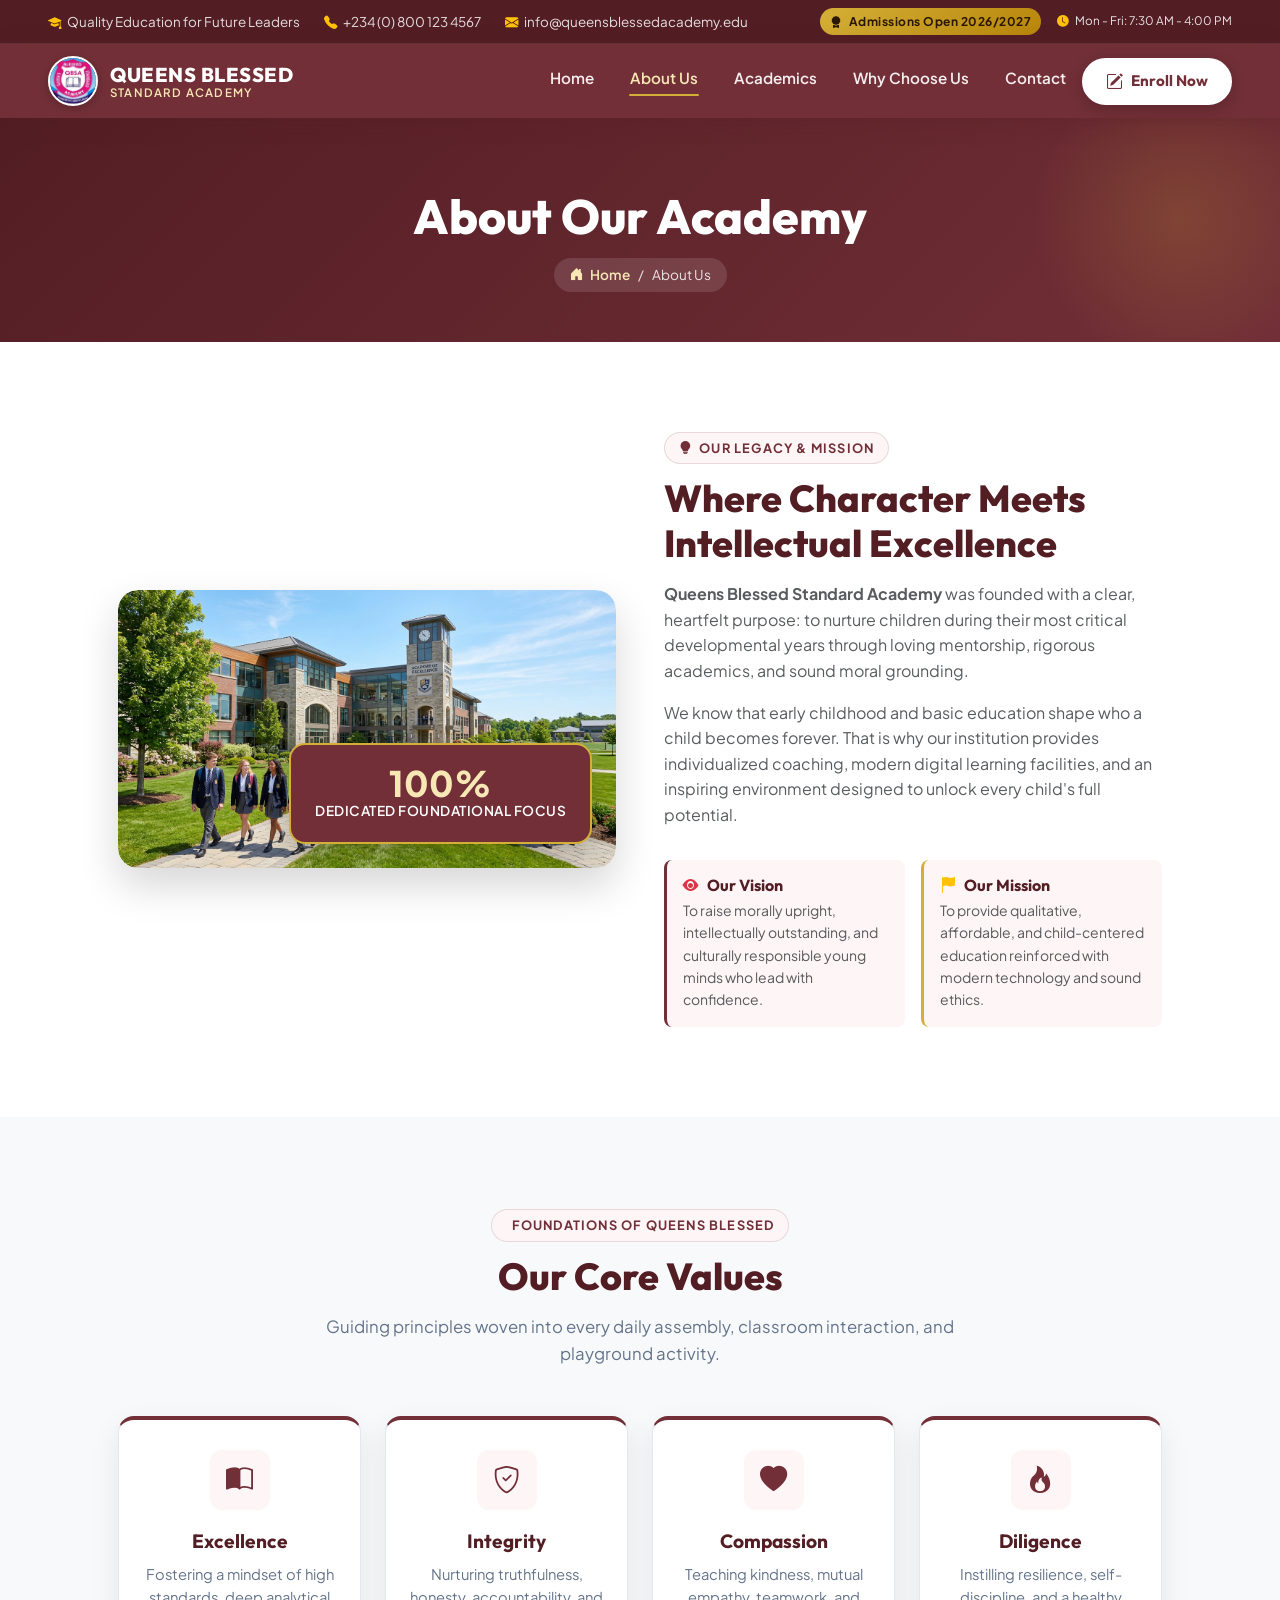
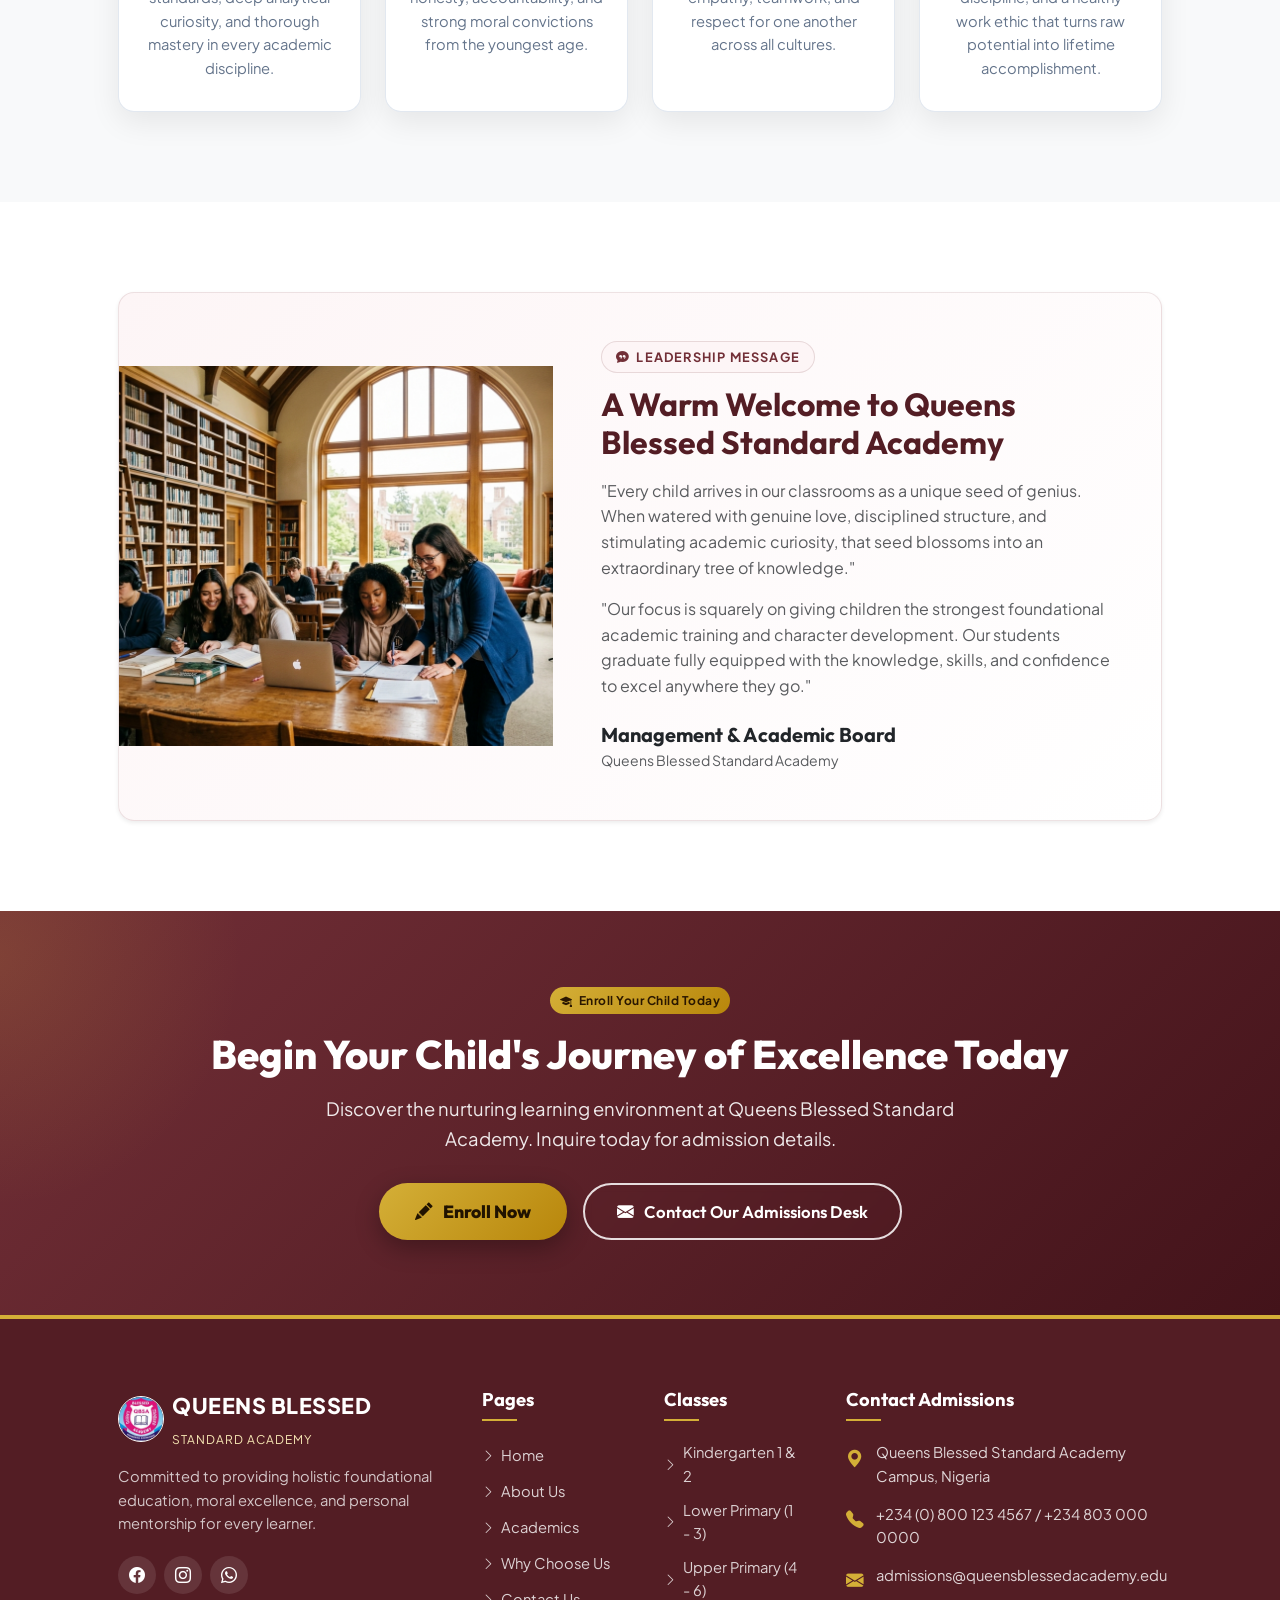
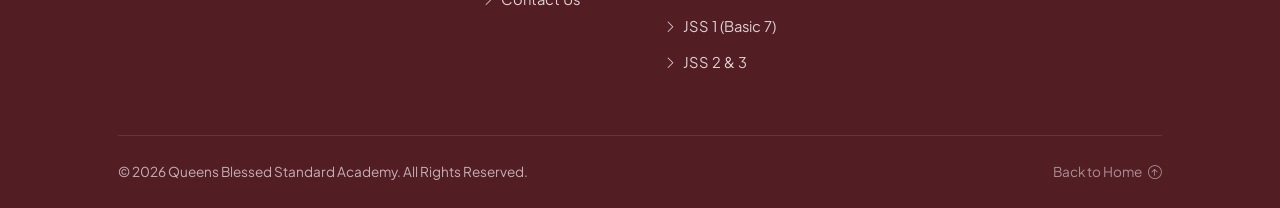
==== aboutus.html @ 930a43f6 "feat: create website pages, assets, and styles for Queens Blessed Standard Academy" ====
<!DOCTYPE html>
<html lang="en">

<head>
    <meta charset="UTF-8">
    <meta name="viewport" content="width=device-width, initial-scale=1.0">
    <meta name="description"
        content="About Queens Blessed Standard Academy - Our history, mission, vision, values, and dedicated commitment to exceptional basic education and child development.">
    <title>About Us | Queens Blessed Standard Academy</title>

    <!-- Google Fonts: Plus Jakarta Sans & Outfit -->
    <link rel="preconnect" href="https://fonts.googleapis.com">
    <link rel="preconnect" href="https://fonts.gstatic.com" crossorigin>
    <link
        href="https://fonts.googleapis.com/css2?family=Outfit:wght@400;500;600;700;800&family=Plus+Jakarta+Sans:wght@300;400;500;600;700&display=swap"
        rel="stylesheet">

    <!-- Bootstrap 5 CSS CDN -->
    <link href="https://cdn.jsdelivr.net/npm/bootstrap@5.3.2/dist/css/bootstrap.min.css" rel="stylesheet">

    <!-- Bootstrap Icons CDN -->
    <link rel="stylesheet" href="https://cdn.jsdelivr.net/npm/bootstrap-icons@1.11.3/font/bootstrap-icons.min.css">

    <!-- Main Custom Stylesheet -->
    <link rel="stylesheet" href="assets/css/style.css">
</head>

<body>

    <!-- Top Contact / Announcement Bar -->
    <div class="top-info-bar py-2 d-none d-md-block">
        <div class="container-fluid px-lg-5">
            <div class="d-flex justify-content-between align-items-center">
                <div class="d-flex align-items-center gap-4">
                    <span><i class="bi bi-mortarboard-fill text-warning me-1"></i> Quality Education for Future
                        Leaders</span>
                    <span><i class="bi bi-telephone-fill text-warning me-1"></i> +234 (0) 800 123 4567</span>
                    <span><i class="bi bi-envelope-fill text-warning me-1"></i> info@queensblessedacademy.edu</span>
                </div>
                <div class="d-flex align-items-center gap-3">
                    <span class="badge-admissions"><i class="bi bi-award-fill me-1"></i> Admissions Open
                        2026/2027</span>
                    <a href="contactus.html" class="small"><i class="bi bi-clock-fill text-warning me-1"></i> Mon - Fri:
                        7:30 AM - 4:00 PM</a>
                </div>
            </div>
        </div>
    </div>

    <!-- Main Navigation Bar: LOGO ON THE LEFT, ENROLL NOW ON THE RIGHT, OFFCANVAS ON MOBILE -->
    <nav class="navbar navbar-expand-lg sticky-top main-navbar" id="mainNavbar">
        <div class="container-fluid px-lg-5">

            <!-- Left: Logo & School Name -->
            <a class="navbar-brand" href="index.html">
                <img src="Mummy school badge.jpg" alt="Queens Blessed Standard Academy Badge" class="brand-logo-img">
                <div class="brand-text-wrap text-start">
                    <span class="brand-name">QUEENS BLESSED</span>
                    <span class="brand-tagline">Standard Academy</span>
                </div>
            </a>

            <!-- Mobile Action Cluster -->
            <div class="d-flex align-items-center gap-2 d-lg-none">
                <button class="btn btn-enroll-nav btn-sm py-2 px-3" data-bs-toggle="modal"
                    data-bs-target="#enrollmentModal">
                    <i class="bi bi-pencil-square"></i>
                    <span>Enroll</span>
                </button>
                <button class="navbar-toggler" type="button" data-bs-toggle="offcanvas" data-bs-target="#mobileSideNav"
                    aria-controls="mobileSideNav" aria-label="Open navigation menu">
                    <span class="navbar-toggler-icon"></span>
                </button>
            </div>

            <!-- Multi-Page Nav Links & Desktop Enroll -->
            <div class="offcanvas-lg offcanvas-end" tabindex="-1" id="mobileSideNav"
                aria-labelledby="mobileSideNavLabel">

                <!-- Drawer Header (Mobile) -->
                <div class="offcanvas-header d-lg-none">
                    <div class="d-flex align-items-center gap-2" id="mobileSideNavLabel">
                        <img src="Mummy school badge.jpg" alt="Logo" class="brand-logo-img"
                            style="width: 44px; height: 44px;">
                        <div class="brand-text-wrap text-start">
                            <span class="brand-name text-white fs-6">QUEENS BLESSED</span>
                            <span class="brand-tagline" style="font-size: 0.68rem;">Standard Academy</span>
                        </div>
                    </div>
                    <button type="button" class="btn-close btn-close-white" data-bs-dismiss="offcanvas"
                        data-bs-target="#mobileSideNav" aria-label="Close"></button>
                </div>

                <div class="offcanvas-body">
                    <ul class="navbar-nav mx-auto text-start text-lg-center gap-lg-1 mb-4 mb-lg-0">
                        <li class="nav-item">
                            <a class="nav-link" href="index.html">
                                <i class="bi bi-house-door-fill d-lg-none"></i>
                                <span>Home</span>
                            </a>
                        </li>
                        <li class="nav-item">
                            <a class="nav-link active" aria-current="page" href="aboutus.html">
                                <i class="bi bi-info-circle-fill d-lg-none"></i>
                                <span>About Us</span>
                            </a>
                        </li>
                        <li class="nav-item">
                            <a class="nav-link" href="academics.html">
                                <i class="bi bi-book-half d-lg-none"></i>
                                <span>Academics</span>
                            </a>
                        </li>
                        <li class="nav-item">
                            <a class="nav-link" href="chooseus.html">
                                <i class="bi bi-star-fill d-lg-none"></i>
                                <span>Why Choose Us</span>
                            </a>
                        </li>
                        <li class="nav-item">
                            <a class="nav-link" href="contactus.html">
                                <i class="bi bi-telephone-fill d-lg-none"></i>
                                <span>Contact</span>
                            </a>
                        </li>
                    </ul>

                    <div class="d-none d-lg-flex justify-content-end">
                        <button class="btn btn-enroll-nav" data-bs-toggle="modal" data-bs-target="#enrollmentModal">
                            <i class="bi bi-pencil-square"></i>
                            <span>Enroll Now</span>
                        </button>
                    </div>

                    <div class="mobile-sidebar-footer d-lg-none mt-auto">
                        <button class="btn btn-enroll-nav w-100 justify-content-center mb-3" data-bs-toggle="modal"
                            data-bs-target="#enrollmentModal" data-bs-dismiss="offcanvas">
                            <i class="bi bi-mortarboard-fill"></i> Enroll For 2026/2027
                        </button>
                        <div class="d-flex flex-column gap-2">
                            <div><i class="bi bi-telephone-fill text-warning me-2"></i> +234 (0) 800 123 4567</div>
                            <div><i class="bi bi-envelope-fill text-warning me-2"></i>
                                admissions@queensblessedacademy.edu</div>
                        </div>
                    </div>
                </div>

            </div>
        </div>
    </nav>

    <!-- Page Header Banner -->
    <section class="page-header-banner text-center">
        <div class="container px-lg-5">
            <h1 class="page-title">About Our Academy</h1>
            <div class="breadcrumb-custom">
                <a href="index.html"><i class="bi bi-house-door-fill me-1"></i> Home</a>
                <span>/</span>
                <span>About Us</span>
            </div>
        </div>
    </section>

    <!-- Main Story & Philosophy -->
    <section class="about-section">
        <div class="container px-lg-5">
            <div class="row align-items-center g-5">
                <div class="col-lg-6">
                    <div class="about-image-wrapper">
                        <img src="assets/images/hero-campus.jpg" alt="Queens Blessed Standard Academy Campus">
                        <div class="about-badge-card text-center">
                            <div class="num">100%</div>
                            <div class="label">Dedicated Foundational Focus</div>
                        </div>
                    </div>
                </div>

                <div class="col-lg-6">
                    <span class="section-badge"><i class="bi bi-lightbulb-fill"></i> Our Legacy & Mission</span>
                    <h2 class="section-title">Where Character Meets Intellectual Excellence</h2>
                    <p class="text-muted">
                        <strong>Queens Blessed Standard Academy</strong> was founded with a clear, heartfelt purpose: to
                        nurture children during their most critical developmental years through loving mentorship,
                        rigorous academics, and sound moral grounding.
                    </p>
                    <p class="text-muted">
                        We know that early childhood and basic education shape who a child becomes forever. That is why
                        our institution provides individualized coaching, modern digital learning facilities, and an
                        inspiring environment designed to unlock every child's full potential.
                    </p>

                    <div class="row g-3 mt-2">
                        <div class="col-sm-6">
                            <div class="p-3 rounded-3"
                                style="background-color: var(--wine-subtle); border-left: 3px solid var(--wine-red);">
                                <h4 class="h6 fw-bold mb-1" style="color: var(--wine-dark);"><i
                                        class="bi bi-eye-fill text-danger me-2"></i>Our Vision</h4>
                                <p class="small text-muted mb-0">To raise morally upright, intellectually outstanding,
                                    and culturally responsible young minds who lead with confidence.</p>
                            </div>
                        </div>
                        <div class="col-sm-6">
                            <div class="p-3 rounded-3"
                                style="background-color: var(--wine-subtle); border-left: 3px solid var(--accent-gold);">
                                <h4 class="h6 fw-bold mb-1" style="color: var(--wine-dark);"><i
                                        class="bi bi-flag-fill text-warning me-2"></i>Our Mission</h4>
                                <p class="small text-muted mb-0">To provide qualitative, affordable, and child-centered
                                    education reinforced with modern technology and sound ethics.</p>
                            </div>
                        </div>
                    </div>
                </div>
            </div>
        </div>
    </section>

    <!-- Core Pillars / Values -->
    <section class="values-section bg-light">
        <div class="container px-lg-5">
            <div class="text-center mb-5">
                <span class="section-badge"><i class="bi bi-shield-heart-fill"></i> Foundations of Queens Blessed</span>
                <h2 class="section-title">Our Core Values</h2>
                <p class="section-subtitle">Guiding principles woven into every daily assembly, classroom interaction,
                    and playground activity.</p>
            </div>

            <div class="row g-4">
                <div class="col-md-6 col-lg-3">
                    <div class="feature-card text-center">
                        <div class="feature-icon-wrapper mx-auto">
                            <i class="bi bi-book-half"></i>
                        </div>
                        <h3 class="feature-title">Excellence</h3>
                        <p class="feature-desc">Fostering a mindset of high standards, deep analytical curiosity, and
                            thorough mastery in every academic discipline.</p>
                    </div>
                </div>

                <div class="col-md-6 col-lg-3">
                    <div class="feature-card text-center">
                        <div class="feature-icon-wrapper mx-auto">
                            <i class="bi bi-shield-check"></i>
                        </div>
                        <h3 class="feature-title">Integrity</h3>
                        <p class="feature-desc">Nurturing truthfulness, honesty, accountability, and strong moral
                            convictions from the youngest age.</p>
                    </div>
                </div>

                <div class="col-md-6 col-lg-3">
                    <div class="feature-card text-center">
                        <div class="feature-icon-wrapper mx-auto">
                            <i class="bi bi-heart-fill"></i>
                        </div>
                        <h3 class="feature-title">Compassion</h3>
                        <p class="feature-desc">Teaching kindness, mutual empathy, teamwork, and respect for one another
                            across all cultures.</p>
                    </div>
                </div>

                <div class="col-md-6 col-lg-3">
                    <div class="feature-card text-center">
                        <div class="feature-icon-wrapper mx-auto">
                            <i class="bi bi-fire"></i>
                        </div>
                        <h3 class="feature-title">Diligence</h3>
                        <p class="feature-desc">Instilling resilience, self-discipline, and a healthy work ethic that
                            turns raw potential into lifetime accomplishment.</p>
                    </div>
                </div>
            </div>
        </div>
    </section>

    <!-- Head of School / Leadership Section -->
    <section class="about-section">
        <div class="container px-lg-5">
            <div class="card border-0 shadow-sm rounded-4 overflow-hidden"
                style="background: linear-gradient(135deg, var(--wine-subtle) 0%, #FFFFFF 100%); border: 1px solid rgba(114, 47, 55, 0.12) !important;">
                <div class="row g-0 align-items-center">
                    <div class="col-lg-5">
                        <img src="assets/images/hero-library.jpg" alt="Head of School with Students"
                            class="img-fluid w-100 h-100 object-fit-cover" style="min-height: 380px;">
                    </div>
                    <div class="col-lg-7 p-4 p-md-5">
                        <span class="section-badge"><i class="bi bi-chat-quote-fill"></i> Leadership Message</span>
                        <h3 class="h2 fw-bold mb-3" style="color: var(--wine-dark);">A Warm Welcome to Queens Blessed
                            Standard Academy</h3>
                        <p class="text-muted">
                            "Every child arrives in our classrooms as a unique seed of genius. When watered with genuine
                            love, disciplined structure, and stimulating academic curiosity, that seed blossoms into an
                            extraordinary tree of knowledge."
                        </p>
                        <p class="text-muted">
                            "Our focus is squarely on giving children the strongest foundational academic training and
                            character development. Our students graduate fully equipped with the knowledge, skills, and
                            confidence to excel anywhere they go."
                        </p>
                        <div class="pt-2">
                            <h5 class="fw-bold mb-0 text-dark">Management & Academic Board</h5>
                            <span class="text-muted small">Queens Blessed Standard Academy</span>
                        </div>
                    </div>
                </div>
            </div>
        </div>
    </section>

    <!-- Admission CTA Banner -->
    <section class="cta-banner-section text-center">
        <div class="container px-lg-5">
            <span class="badge-admissions mb-3 d-inline-block"><i class="bi bi-mortarboard-fill me-1"></i> Enroll Your
                Child Today</span>
            <h2 class="cta-title">Begin Your Child's Journey of Excellence Today</h2>
            <p class="cta-desc mx-auto">Discover the nurturing learning environment at Queens Blessed Standard Academy.
                Inquire today for admission details.</p>
            <div class="d-flex justify-content-center gap-3 flex-wrap">
                <button class="btn btn-cta-gold" data-bs-toggle="modal" data-bs-target="#enrollmentModal">
                    <i class="bi bi-pencil-fill"></i> Enroll Now
                </button>
                <a href="contactus.html" class="btn btn-hero-secondary">
                    <i class="bi bi-envelope-fill"></i> Contact Our Admissions Desk
                </a>
            </div>
        </div>
    </section>

    <!-- Main Footer -->
    <footer class="main-footer">
        <div class="container px-lg-5">
            <div class="row g-5">
                <div class="col-lg-4">
                    <div class="d-flex align-items-center gap-2 mb-3">
                        <img src="Mummy school badge.jpg" alt="Logo" class="rounded-circle border border-white"
                            style="width: 46px; height: 46px; object-fit: cover;">
                        <div>
                            <div class="footer-brand-title">QUEENS BLESSED</div>
                            <div class="text-uppercase small"
                                style="color: var(--accent-gold-light); font-size: 0.75rem; letter-spacing: 1px;">
                                Standard Academy</div>
                        </div>
                    </div>
                    <p class="footer-about">
                        Committed to providing holistic foundational education, moral excellence, and personal
                        mentorship for every learner.
                    </p>
                    <div class="d-flex">
                        <a href="#" class="social-link" aria-label="Facebook"><i class="bi bi-facebook"></i></a>
                        <a href="#" class="social-link" aria-label="Instagram"><i class="bi bi-instagram"></i></a>
                        <a href="#" class="social-link" aria-label="WhatsApp"><i class="bi bi-whatsapp"></i></a>
                    </div>
                </div>

                <div class="col-6 col-lg-2">
                    <h5 class="footer-heading">Pages</h5>
                    <ul class="footer-links">
                        <li><a href="index.html"><i class="bi bi-chevron-right small"></i> Home</a></li>
                        <li><a href="aboutus.html"><i class="bi bi-chevron-right small"></i> About Us</a></li>
                        <li><a href="academics.html"><i class="bi bi-chevron-right small"></i> Academics</a></li>
                        <li><a href="chooseus.html"><i class="bi bi-chevron-right small"></i> Why Choose Us</a></li>
                        <li><a href="contactus.html"><i class="bi bi-chevron-right small"></i> Contact Us</a></li>
                    </ul>
                </div>

                <div class="col-6 col-lg-2">
                    <h5 class="footer-heading">Classes</h5>
                    <ul class="footer-links">
                        <li><a href="academics.html#kindergarten"><i class="bi bi-chevron-right small"></i> Kindergarten
                                1 & 2</a></li>
                        <li><a href="academics.html#primary"><i class="bi bi-chevron-right small"></i> Lower Primary (1
                                - 3)</a></li>
                        <li><a href="academics.html#primary"><i class="bi bi-chevron-right small"></i> Upper Primary (4
                                - 6)</a></li>
                        <li><a href="academics.html#jss"><i class="bi bi-chevron-right small"></i> JSS 1 (Basic 7)</a>
                        </li>
                        <li><a href="academics.html#jss"><i class="bi bi-chevron-right small"></i> JSS 2 & 3</a></li>
                    </ul>
                </div>

                <div class="col-lg-4">
                    <h5 class="footer-heading">Contact Admissions</h5>
                    <div class="footer-contact-item">
                        <i class="bi bi-geo-alt-fill"></i>
                        <span>Queens Blessed Standard Academy Campus, Nigeria</span>
                    </div>
                    <div class="footer-contact-item">
                        <i class="bi bi-telephone-fill"></i>
                        <span>+234 (0) 800 123 4567 / +234 803 000 0000</span>
                    </div>
                    <div class="footer-contact-item">
                        <i class="bi bi-envelope-fill"></i>
                        <span>admissions@queensblessedacademy.edu</span>
                    </div>
                </div>
            </div>

            <div class="footer-bottom d-flex flex-column flex-md-row justify-content-between align-items-center gap-2">
                <div>
                    &copy; <span id="currentYear">2026</span> Queens Blessed Standard Academy. All Rights Reserved.
                </div>
                <div class="d-flex gap-3">
                    <a href="index.html" class="text-white-50 text-decoration-none">Back to Home <i
                            class="bi bi-arrow-up-circle ms-1"></i></a>
                </div>
            </div>
        </div>
    </footer>

    <!-- Enrollment Modal -->
    <div class="modal fade" id="enrollmentModal" tabindex="-1" aria-labelledby="enrollmentModalLabel"
        aria-hidden="true">
        <div class="modal-dialog modal-dialog-centered modal-lg">
            <div class="modal-content">
                <div class="modal-header modal-header-wine">
                    <div>
                        <h4 class="modal-title font-heading fw-bold" id="enrollmentModalLabel">
                            <i class="bi bi-mortarboard-fill me-2"></i> Enroll Your Child
                        </h4>
                        <p class="small text-white-50 mb-0">Fill in the admission inquiry form and our school registrar
                            will contact you promptly.</p>
                    </div>
                    <button type="button" class="btn-close" data-bs-dismiss="modal" aria-label="Close"></button>
                </div>
                <div class="modal-body">
                    <form id="enrollmentForm">
                        <div class="row g-3">
                            <div class="col-md-6">
                                <label class="form-label">Parent / Guardian Full Name *</label>
                                <input type="text" class="form-control" placeholder="e.g. Dr. / Mr. / Mrs. Adeleke"
                                    required>
                            </div>
                            <div class="col-md-6">
                                <label class="form-label">Phone Number *</label>
                                <input type="tel" class="form-control" placeholder="e.g. 0801 234 5678" required>
                            </div>
                            <div class="col-md-6">
                                <label class="form-label">Email Address *</label>
                                <input type="email" class="form-control" placeholder="parent@email.com" required>
                            </div>
                            <div class="col-md-6">
                                <label class="form-label">Child / Pupil Full Name *</label>
                                <input type="text" class="form-control" placeholder="Candidate's Name" required>
                            </div>
                            <div class="col-md-6">
                                <label class="form-label">Child's Date of Birth *</label>
                                <input type="date" class="form-control" required>
                            </div>
                            <div class="col-md-6">
                                <label class="form-label">Class Applying For *</label>
                                <select class="form-select" required>
                                    <option value="" selected disabled>Select Target Class</option>
                                    <optgroup label="Early Years">
                                        <option value="creche">Creche / Playgroup</option>
                                        <option value="kg1">Kindergarten 1 (KG 1)</option>
                                        <option value="kg2">Kindergarten 2 (KG 2)</option>
                                    </optgroup>
                                    <optgroup label="Primary School">
                                        <option value="pri1">Primary 1 (Basic 1)</option>
                                        <option value="pri2">Primary 2 (Basic 2)</option>
                                        <option value="pri3">Primary 3 (Basic 3)</option>
                                        <option value="pri4">Primary 4 (Basic 4)</option>
                                        <option value="pri5">Primary 5 (Basic 5)</option>
                                        <option value="pri6">Primary 6 (Basic 6)</option>
                                    </optgroup>
                                    <optgroup label="Junior Secondary School">
                                        <option value="jss1">JSS 1 (Basic 7)</option>
                                        <option value="jss2">JSS 2 (Basic 8)</option>
                                        <option value="jss3">JSS 3 (Basic 9)</option>
                                    </optgroup>
                                </select>
                            </div>
                            <div class="col-12">
                                <label class="form-label">Special Talents, Interests or Remarks</label>
                                <textarea class="form-control" rows="3"
                                    placeholder="Tell us about your child's personality, interests, or any specific learning requirements..."></textarea>
                            </div>
                            <div class="col-12 mt-4">
                                <button type="submit" class="btn btn-submit-enroll py-3">
                                    <i class="bi bi-check-circle-fill me-2"></i> Submit Enrollment Application
                                </button>
                            </div>
                        </div>
                    </form>
                </div>
            </div>
        </div>
    </div>

    <!-- Bootstrap 5 JS CDN -->
    <script src="https://cdn.jsdelivr.net/npm/bootstrap@5.3.2/dist/js/bootstrap.bundle.min.js"></script>
    <script>
        document.addEventListener('DOMContentLoaded', function () {
            const navbar = document.getElementById('mainNavbar');
            window.addEventListener('scroll', function () {
                if (window.scrollY > 30) navbar.classList.add('scrolled');
                else navbar.classList.remove('scrolled');
            });
            const yearElem = document.getElementById('currentYear');
            if (yearElem) yearElem.textContent = new Date().getFullYear();
        });
    </script>
</body>

</html>
---- assets/css/style.css ----
:root {
    --wine-red: #722F37;
    --wine-dark: #531D24;
    --wine-light: #8E3B45;
    --wine-subtle: #FDF5F6;
    --wine-card-bg: #FCF1F2;
    --accent-gold: #D4AF37;
    --accent-gold-light: #F7E7B4;
    --text-dark: #1E252D;
    --text-muted: #64748B;
    --pure-white: #FFFFFF;
    --light-bg: #F8F9FA;
    --border-color: #E2E8F0;
    --shadow-sm: 0 4px 12px rgba(114, 47, 55, 0.08);
    --shadow-md: 0 10px 25px rgba(114, 47, 55, 0.12);
    --shadow-lg: 0 18px 40px rgba(0, 0, 0, 0.16);
    --transition-smooth: all 0.3s cubic-bezier(0.25, 0.8, 0.25, 1);
}

* {
    box-sizing: border-box;
    margin: 0;
    padding: 0;
}

body {
    font-family: 'Plus Jakarta Sans', sans-serif;
    background-color: var(--pure-white);
    color: var(--text-dark);
    line-height: 1.6;
    overflow-x: hidden;
}

h1,
h2,
h3,
h4,
h5,
h6,
.font-heading {
    font-family: 'Outfit', sans-serif;
    font-weight: 700;
    color: var(--wine-dark);
}

/* -----------------------------------------------------------
   TOP ANNOUNCEMENT BAR
----------------------------------------------------------- */
.top-info-bar {
    background-color: var(--wine-dark);
    color: rgba(255, 255, 255, 0.85);
    font-size: 0.84rem;
    border-bottom: 1px solid rgba(255, 255, 255, 0.1);
}

.top-info-bar a {
    color: rgba(255, 255, 255, 0.88);
    text-decoration: none;
    transition: var(--transition-smooth);
}

.top-info-bar a:hover {
    color: var(--accent-gold-light);
}

.badge-admissions {
    background: linear-gradient(135deg, var(--accent-gold) 0%, #B8860B 100%);
    color: #2A1700;
    font-size: 0.75rem;
    font-weight: 700;
    letter-spacing: 0.5px;
    padding: 4px 10px;
    border-radius: 20px;
}

/* -----------------------------------------------------------
   MAIN NAVBAR: LOGO LEFT, ENROLL RIGHT, OFFCANVAS ON MOBILE
----------------------------------------------------------- */
.main-navbar {
    background-color: var(--wine-red);
    box-shadow: 0 4px 20px rgba(83, 29, 36, 0.25);
    transition: var(--transition-smooth);
    padding: 12px 0;
    z-index: 1030;
}

.main-navbar.scrolled {
    padding: 8px 0;
    background-color: rgba(114, 47, 55, 0.98);
    backdrop-filter: blur(10px);
    box-shadow: 0 6px 25px rgba(0, 0, 0, 0.3);
}

/* Brand on Left */
.navbar-brand {
    display: flex;
    align-items: center;
    gap: 12px;
    padding: 0;
    margin: 0;
    text-decoration: none;
}

.brand-logo-img {
    width: 50px;
    height: 50px;
    object-fit: cover;
    border-radius: 50%;
    border: 2px solid var(--pure-white);
    box-shadow: 0 2px 8px rgba(0, 0, 0, 0.2);
    transition: transform 0.3s ease;
}

.navbar-brand:hover .brand-logo-img {
    transform: scale(1.05) rotate(2deg);
}

.brand-text-wrap {
    display: flex;
    flex-direction: column;
    line-height: 1.15;
}

.brand-name {
    font-family: 'Outfit', sans-serif;
    font-size: 1.25rem;
    font-weight: 800;
    color: var(--pure-white);
    letter-spacing: 0.5px;
    text-transform: uppercase;
}

.brand-tagline {
    font-size: 0.72rem;
    color: var(--accent-gold-light);
    text-transform: uppercase;
    letter-spacing: 1.2px;
    font-weight: 600;
}

/* Nav Links */
.nav-link {
    color: rgba(255, 255, 255, 0.92) !important;
    font-size: 0.95rem;
    font-weight: 600;
    padding: 8px 16px !important;
    border-radius: 6px;
    position: relative;
    transition: var(--transition-smooth);
}

.nav-link::after {
    content: '';
    position: absolute;
    bottom: 2px;
    left: 50%;
    transform: translateX(-50%);
    width: 0;
    height: 2px;
    background-color: var(--accent-gold);
    transition: width 0.3s ease;
    border-radius: 2px;
}

.nav-link:hover {
    color: var(--pure-white) !important;
}

.nav-link:hover::after,
.nav-link.active::after {
    width: 70%;
}

.nav-link.active {
    color: var(--accent-gold-light) !important;
}

/* Enroll Now Button on Right */
.btn-enroll-nav {
    background-color: var(--pure-white);
    color: var(--wine-red) !important;
    font-family: 'Outfit', sans-serif;
    font-size: 0.95rem;
    font-weight: 700;
    padding: 9px 22px;
    border-radius: 50px;
    border: 2px solid var(--pure-white);
    box-shadow: 0 4px 15px rgba(0, 0, 0, 0.18);
    transition: var(--transition-smooth);
    display: inline-flex;
    align-items: center;
    gap: 8px;
    white-space: nowrap;
    text-decoration: none;
}

.btn-enroll-nav:hover {
    background-color: var(--accent-gold-light);
    border-color: var(--accent-gold-light);
    color: var(--wine-dark) !important;
    transform: translateY(-2px);
    box-shadow: 0 6px 20px rgba(0, 0, 0, 0.25);
}

.btn-enroll-nav i {
    font-size: 1.05rem;
    color: var(--wine-red);
    transition: transform 0.3s ease;
}

.btn-enroll-nav:hover i {
    color: var(--wine-dark);
    transform: scale(1.1);
}

/* Hamburger Toggle Button */
.navbar-toggler {
    border: 1px solid rgba(255, 255, 255, 0.45);
    padding: 8px 12px;
    border-radius: 8px;
    background: rgba(255, 255, 255, 0.1);
    transition: var(--transition-smooth);
}

.navbar-toggler:hover {
    background: rgba(255, 255, 255, 0.2);
}

.navbar-toggler:focus {
    box-shadow: 0 0 0 3px rgba(255, 255, 255, 0.25);
}

.navbar-toggler-icon {
    background-image: url("data:image/svg+xml;charset=utf8,%3Csvg viewBox='0 0 30 30' xmlns='http://www.w3.org/2000/svg'%3E%3Cpath stroke='rgba(255, 255, 255, 1)' stroke-width='2.2' stroke-linecap='round' stroke-miterlimit='10' d='M4 7h22M4 15h22M4 23h22'/%3E%3C/svg%3E");
}

/* -----------------------------------------------------------
   MOBILE OFFCANVAS SIDEBAR (SLIDES FROM THE RIGHT)
----------------------------------------------------------- */
@media (max-width: 991.98px) {
    .offcanvas-lg.offcanvas-end {
        position: fixed;
        bottom: 0;
        top: 0;
        right: 0;
        width: 320px;
        max-width: 85vw;
        background: linear-gradient(180deg, var(--wine-dark) 0%, var(--wine-red) 100%);
        color: var(--pure-white);
        border-left: 3px solid var(--accent-gold);
        box-shadow: -8px 0 30px rgba(0, 0, 0, 0.45);
        z-index: 1045;
        transition: transform 0.35s cubic-bezier(0.16, 1, 0.3, 1);
    }

    .offcanvas-header {
        background: rgba(0, 0, 0, 0.15);
        padding: 18px 20px;
        border-bottom: 1px solid rgba(255, 255, 255, 0.15);
    }

    .offcanvas-body {
        padding: 24px 20px;
        display: flex;
        flex-direction: column;
        justify-content: space-between;
        height: 100%;
        overflow-y: auto;
    }

    .offcanvas-body .navbar-nav {
        width: 100%;
    }

    .offcanvas-body .nav-link {
        color: rgba(255, 255, 255, 0.95) !important;
        font-size: 1.05rem;
        font-weight: 600;
        padding: 12px 14px !important;
        border-radius: 8px;
        display: flex;
        align-items: center;
        gap: 12px;
        border-bottom: 1px solid rgba(255, 255, 255, 0.08);
        transition: var(--transition-smooth);
    }

    .offcanvas-body .nav-link i {
        color: var(--accent-gold-light);
        font-size: 1.2rem;
        width: 24px;
        text-align: center;
    }

    .offcanvas-body .nav-link:hover,
    .offcanvas-body .nav-link.active {
        background: rgba(255, 255, 255, 0.15);
        color: var(--accent-gold-light) !important;
        transform: translateX(4px);
    }

    .offcanvas-body .nav-link::after {
        display: none;
    }

    .mobile-sidebar-footer {
        padding-top: 20px;
        border-top: 1px solid rgba(255, 255, 255, 0.15);
        font-size: 0.88rem;
        color: rgba(255, 255, 255, 0.8);
    }
}

/* -----------------------------------------------------------
   PAGE HEADER BANNER (FOR INNER PAGES)
----------------------------------------------------------- */
.page-header-banner {
    background: linear-gradient(135deg, var(--wine-dark) 0%, var(--wine-red) 100%);
    color: var(--pure-white);
    padding: 70px 0 50px;
    position: relative;
    overflow: hidden;
}

.page-header-banner::before {
    content: '';
    position: absolute;
    top: -50px;
    right: -50px;
    width: 300px;
    height: 300px;
    background: radial-gradient(circle, rgba(212, 175, 55, 0.18) 0%, transparent 70%);
    border-radius: 50%;
}

.page-title {
    font-size: 3rem;
    font-weight: 800;
    color: var(--pure-white);
    margin-bottom: 12px;
}

.breadcrumb-custom {
    display: inline-flex;
    align-items: center;
    gap: 8px;
    background: rgba(255, 255, 255, 0.12);
    padding: 6px 16px;
    border-radius: 30px;
    font-size: 0.85rem;
    color: rgba(255, 255, 255, 0.85);
}

.breadcrumb-custom a {
    color: var(--accent-gold-light);
    text-decoration: none;
    font-weight: 600;
}

.breadcrumb-custom a:hover {
    text-decoration: underline;
}

/* -----------------------------------------------------------
   HERO CAROUSEL SECTION
----------------------------------------------------------- */
.hero-carousel-section {
    position: relative;
    background-color: var(--wine-dark);
}

.carousel-item {
    height: 700px;
    min-height: 560px;
    background-color: var(--wine-dark);
    position: relative;
}

.carousel-item img {
    width: 100%;
    height: 100%;
    object-fit: cover;
    object-position: center;
    filter: brightness(0.92);
    transform: scale(1);
    transition: transform 7s ease;
}

.carousel-item.active img {
    transform: scale(1.05);
}

.carousel-overlay {
    position: absolute;
    inset: 0;
    background: linear-gradient(180deg,
            rgba(83, 29, 36, 0.58) 0%,
            rgba(114, 47, 55, 0.72) 50%,
            rgba(40, 12, 16, 0.90) 100%);
    z-index: 1;
}

.carousel-caption-container {
    position: absolute;
    inset: 0;
    z-index: 2;
    display: flex;
    align-items: center;
    justify-content: center;
    padding: 0 20px;
}

.hero-caption-card {
    max-width: 860px;
    text-align: center;
    color: var(--pure-white);
    animation: fadeInUp 0.9s cubic-bezier(0.16, 1, 0.3, 1) both;
}

@keyframes fadeInUp {
    from {
        opacity: 0;
        transform: translateY(30px);
    }

    to {
        opacity: 1;
        transform: translateY(0);
    }
}

.hero-tag {
    display: inline-flex;
    align-items: center;
    gap: 8px;
    background-color: rgba(255, 255, 255, 0.15);
    border: 1px solid rgba(255, 255, 255, 0.35);
    backdrop-filter: blur(8px);
    color: var(--accent-gold-light);
    font-size: 0.85rem;
    font-weight: 700;
    text-transform: uppercase;
    letter-spacing: 1.5px;
    padding: 6px 18px;
    border-radius: 30px;
    margin-bottom: 20px;
}

.hero-title {
    font-size: 3.3rem;
    font-weight: 800;
    line-height: 1.15;
    color: var(--pure-white);
    margin-bottom: 20px;
    text-shadow: 0 4px 20px rgba(0, 0, 0, 0.4);
}

.hero-subtitle {
    font-size: 1.2rem;
    font-weight: 400;
    color: rgba(255, 255, 255, 0.92);
    margin-bottom: 35px;
    max-width: 720px;
    margin-left: auto;
    margin-right: auto;
    text-shadow: 0 2px 10px rgba(0, 0, 0, 0.3);
}

.hero-btn-group {
    display: flex;
    align-items: center;
    justify-content: center;
    gap: 16px;
    flex-wrap: wrap;
}

.btn-hero-primary {
    background-color: var(--pure-white);
    color: var(--wine-red);
    font-family: 'Outfit', sans-serif;
    font-weight: 700;
    font-size: 1.05rem;
    padding: 14px 34px;
    border-radius: 50px;
    border: 2px solid var(--pure-white);
    box-shadow: 0 8px 25px rgba(0, 0, 0, 0.25);
    transition: var(--transition-smooth);
    text-decoration: none;
    display: inline-flex;
    align-items: center;
    gap: 10px;
}

.btn-hero-primary:hover {
    background-color: var(--accent-gold);
    border-color: var(--accent-gold);
    color: #1A1100;
    transform: translateY(-3px);
    box-shadow: 0 12px 30px rgba(0, 0, 0, 0.35);
}

.btn-hero-secondary {
    background-color: transparent;
    color: var(--pure-white);
    font-family: 'Outfit', sans-serif;
    font-weight: 600;
    font-size: 1.05rem;
    padding: 14px 32px;
    border-radius: 50px;
    border: 2px solid rgba(255, 255, 255, 0.85);
    backdrop-filter: blur(4px);
    transition: var(--transition-smooth);
    text-decoration: none;
    display: inline-flex;
    align-items: center;
    gap: 10px;
}

.btn-hero-secondary:hover {
    background-color: rgba(255, 255, 255, 0.15);
    border-color: var(--pure-white);
    color: var(--pure-white);
    transform: translateY(-3px);
}

/* Carousel Navigation Controls */
.carousel-control-prev,
.carousel-control-next {
    width: 55px;
    height: 55px;
    top: 50%;
    transform: translateY(-50%);
    background: rgba(255, 255, 255, 0.2);
    border: 1px solid rgba(255, 255, 255, 0.4);
    border-radius: 50%;
    backdrop-filter: blur(6px);
    opacity: 0.85;
    transition: var(--transition-smooth);
    z-index: 5;
}

.carousel-control-prev {
    left: 25px;
}

.carousel-control-next {
    right: 25px;
}

.carousel-control-prev:hover,
.carousel-control-next:hover {
    background: var(--pure-white);
    opacity: 1;
    transform: translateY(-50%) scale(1.1);
}

.carousel-control-prev:hover .carousel-control-prev-icon,
.carousel-control-next:hover .carousel-control-next-icon {
    filter: invert(19%) sepia(45%) saturate(2222%) hue-rotate(320deg) brightness(85%) contrast(92%);
}

.carousel-indicators {
    bottom: 30px;
    z-index: 5;
    gap: 8px;
}

.carousel-indicators [data-bs-target] {
    width: 14px;
    height: 14px;
    border-radius: 50%;
    border: 2px solid var(--pure-white);
    background-color: transparent;
    opacity: 0.6;
    transition: var(--transition-smooth);
}

.carousel-indicators .active {
    width: 36px;
    border-radius: 10px;
    background-color: var(--pure-white);
    opacity: 1;
}

/* -----------------------------------------------------------
   FEATURE HIGHLIGHT PILLARS
----------------------------------------------------------- */
.feature-bar-section {
    position: relative;
    z-index: 10;
    margin-top: -60px;
    padding-bottom: 40px;
}

.feature-card {
    background: var(--pure-white);
    border-radius: 16px;
    padding: 30px 24px;
    box-shadow: 0 10px 30px rgba(0, 0, 0, 0.08);
    border: 1px solid var(--border-color);
    border-top: 4px solid var(--wine-red);
    transition: var(--transition-smooth);
    height: 100%;
}

.feature-card:hover {
    transform: translateY(-8px);
    box-shadow: var(--shadow-md);
    border-top-color: var(--accent-gold);
}

.feature-icon-wrapper {
    width: 60px;
    height: 60px;
    border-radius: 12px;
    background-color: var(--wine-subtle);
    color: var(--wine-red);
    display: flex;
    align-items: center;
    justify-content: center;
    font-size: 1.7rem;
    margin-bottom: 20px;
    transition: var(--transition-smooth);
}

.feature-card:hover .feature-icon-wrapper {
    background-color: var(--wine-red);
    color: var(--pure-white);
}

.feature-title {
    font-size: 1.2rem;
    font-weight: 700;
    margin-bottom: 10px;
    color: var(--wine-dark);
}

.feature-desc {
    color: var(--text-muted);
    font-size: 0.92rem;
    margin-bottom: 0;
}

/* -----------------------------------------------------------
   SECTION HEADINGS & BADGES
----------------------------------------------------------- */
.section-badge {
    display: inline-flex;
    align-items: center;
    gap: 6px;
    background-color: var(--wine-subtle);
    color: var(--wine-red);
    font-size: 0.8rem;
    font-weight: 700;
    text-transform: uppercase;
    letter-spacing: 1.2px;
    padding: 5px 14px;
    border-radius: 20px;
    margin-bottom: 12px;
    border: 1px solid rgba(114, 47, 55, 0.15);
}

.section-title {
    font-size: 2.35rem;
    font-weight: 800;
    color: var(--wine-dark);
    margin-bottom: 15px;
    line-height: 1.2;
}

.section-subtitle {
    font-size: 1.05rem;
    color: var(--text-muted);
    max-width: 640px;
    margin-left: auto;
    margin-right: auto;
}

/* -----------------------------------------------------------
   ABOUT SECTION & CARDS
----------------------------------------------------------- */
.about-section {
    padding: 90px 0;
    background-color: var(--pure-white);
}

.about-image-wrapper {
    position: relative;
    border-radius: 20px;
    overflow: hidden;
    box-shadow: var(--shadow-lg);
}

.about-image-wrapper img {
    width: 100%;
    height: auto;
    display: block;
    border-radius: 20px;
}

.about-badge-card {
    position: absolute;
    bottom: 24px;
    right: 24px;
    background: var(--wine-red);
    color: var(--pure-white);
    padding: 20px 24px;
    border-radius: 16px;
    box-shadow: 0 10px 30px rgba(0, 0, 0, 0.25);
    border: 2px solid var(--accent-gold);
}

.about-badge-card .num {
    font-size: 2.2rem;
    font-weight: 800;
    line-height: 1;
    color: var(--accent-gold-light);
}

.about-badge-card .label {
    font-size: 0.85rem;
    font-weight: 600;
    text-transform: uppercase;
    letter-spacing: 0.5px;
}

.about-check-list {
    list-style: none;
    padding: 0;
    margin: 25px 0;
}

.about-check-list li {
    display: flex;
    align-items: flex-start;
    gap: 12px;
    margin-bottom: 14px;
    font-size: 1rem;
    color: var(--text-dark);
}

.about-check-list li i {
    color: var(--wine-red);
    font-size: 1.2rem;
    margin-top: 2px;
}

/* -----------------------------------------------------------
   ACADEMIC PROGRAMS
----------------------------------------------------------- */
.academics-section {
    padding: 90px 0;
    background-color: var(--light-bg);
}

.program-card {
    background: var(--pure-white);
    border-radius: 16px;
    overflow: hidden;
    box-shadow: var(--shadow-sm);
    border: 1px solid var(--border-color);
    transition: var(--transition-smooth);
    height: 100%;
    display: flex;
    flex-direction: column;
}

.program-card:hover {
    transform: translateY(-8px);
    box-shadow: var(--shadow-md);
    border-color: rgba(114, 47, 55, 0.3);
}

.program-card-header {
    background: linear-gradient(135deg, var(--wine-red) 0%, var(--wine-dark) 100%);
    padding: 24px;
    color: var(--pure-white);
    position: relative;
}

.program-grade-pill {
    display: inline-block;
    background: rgba(255, 255, 255, 0.2);
    color: var(--accent-gold-light);
    font-size: 0.78rem;
    font-weight: 700;
    text-transform: uppercase;
    letter-spacing: 1px;
    padding: 4px 12px;
    border-radius: 20px;
    margin-bottom: 8px;
}

.program-card-title {
    color: var(--pure-white);
    font-size: 1.4rem;
    font-weight: 700;
    margin-bottom: 0;
}

.program-card-body {
    padding: 24px;
    flex-grow: 1;
    display: flex;
    flex-direction: column;
}

.program-desc {
    color: var(--text-muted);
    font-size: 0.95rem;
    margin-bottom: 20px;
    flex-grow: 1;
}

.program-features {
    list-style: none;
    padding: 0;
    margin-bottom: 24px;
}

.program-features li {
    font-size: 0.88rem;
    color: var(--text-dark);
    margin-bottom: 8px;
    display: flex;
    align-items: center;
    gap: 8px;
}

.program-features li i {
    color: var(--wine-red);
    font-size: 0.95rem;
}

.btn-outline-wine {
    border: 2px solid var(--wine-red);
    color: var(--wine-red);
    font-weight: 600;
    border-radius: 30px;
    padding: 8px 20px;
    transition: var(--transition-smooth);
    text-align: center;
    text-decoration: none;
    display: inline-block;
}

.btn-outline-wine:hover {
    background-color: var(--wine-red);
    color: var(--pure-white);
}

/* -----------------------------------------------------------
   STATISTICS SECTION
----------------------------------------------------------- */
.stats-bar-section {
    background: linear-gradient(135deg, var(--wine-dark) 0%, var(--wine-red) 100%);
    padding: 60px 0;
    color: var(--pure-white);
}

.stat-item {
    text-align: center;
    padding: 15px;
}

.stat-number {
    font-family: 'Outfit', sans-serif;
    font-size: 3rem;
    font-weight: 800;
    color: var(--accent-gold-light);
    line-height: 1;
    margin-bottom: 8px;
}

.stat-label {
    font-size: 0.95rem;
    font-weight: 500;
    color: rgba(255, 255, 255, 0.9);
    text-transform: uppercase;
    letter-spacing: 0.5px;
}

/* -----------------------------------------------------------
   VALUES & WHY CHOOSE US
----------------------------------------------------------- */
.values-section {
    padding: 90px 0;
    background-color: var(--pure-white);
}

.value-box {
    padding: 24px;
    border-radius: 12px;
    background: var(--wine-subtle);
    border-left: 4px solid var(--wine-red);
    transition: var(--transition-smooth);
    height: 100%;
}

.value-box:hover {
    background: var(--wine-card-bg);
    border-left-color: var(--accent-gold);
    transform: translateX(4px);
}

.value-box-title {
    font-size: 1.15rem;
    font-weight: 700;
    color: var(--wine-dark);
    margin-bottom: 8px;
    display: flex;
    align-items: center;
    gap: 10px;
}

.value-box-title i {
    color: var(--wine-red);
}

.value-box-text {
    color: var(--text-muted);
    font-size: 0.9rem;
    margin-bottom: 0;
}

/* -----------------------------------------------------------
   ADMISSION CTA BANNER
----------------------------------------------------------- */
.cta-banner-section {
    background: linear-gradient(135deg, var(--wine-red) 0%, #43131A 100%);
    color: var(--pure-white);
    padding: 75px 0;
    position: relative;
    overflow: hidden;
}

.cta-banner-section::before {
    content: '';
    position: absolute;
    top: -50%;
    left: -20%;
    width: 500px;
    height: 500px;
    background: radial-gradient(circle, rgba(212, 175, 55, 0.15) 0%, transparent 70%);
    border-radius: 50%;
    pointer-events: none;
}

.cta-title {
    font-size: 2.5rem;
    font-weight: 800;
    color: var(--pure-white);
    margin-bottom: 16px;
}

.cta-desc {
    font-size: 1.15rem;
    color: rgba(255, 255, 255, 0.9);
    max-width: 650px;
    margin-bottom: 30px;
}

.btn-cta-gold {
    background: linear-gradient(135deg, var(--accent-gold) 0%, #B8860B 100%);
    color: #211300;
    font-family: 'Outfit', sans-serif;
    font-weight: 800;
    font-size: 1.1rem;
    padding: 14px 36px;
    border-radius: 50px;
    border: none;
    box-shadow: 0 8px 25px rgba(0, 0, 0, 0.3);
    transition: var(--transition-smooth);
    text-decoration: none;
    display: inline-flex;
    align-items: center;
    gap: 10px;
}

.btn-cta-gold:hover {
    transform: translateY(-3px);
    background: linear-gradient(135deg, #E6C254 0%, #C4920E 100%);
    color: #150B00;
    box-shadow: 0 12px 30px rgba(0, 0, 0, 0.4);
}

/* -----------------------------------------------------------
   FOOTER
----------------------------------------------------------- */
.main-footer {
    background-color: var(--wine-dark);
    color: rgba(255, 255, 255, 0.85);
    padding: 70px 0 25px;
    border-top: 4px solid var(--accent-gold);
}

.footer-brand-title {
    color: var(--pure-white);
    font-size: 1.35rem;
    font-weight: 800;
    letter-spacing: 0.5px;
    margin-bottom: 6px;
}

.footer-about {
    font-size: 0.92rem;
    line-height: 1.6;
    color: rgba(255, 255, 255, 0.75);
    margin-bottom: 20px;
}

.footer-heading {
    color: var(--pure-white);
    font-size: 1.15rem;
    font-weight: 700;
    margin-bottom: 20px;
    position: relative;
    padding-bottom: 10px;
}

.footer-heading::after {
    content: '';
    position: absolute;
    bottom: 0;
    left: 0;
    width: 35px;
    height: 2px;
    background-color: var(--accent-gold);
}

.footer-links {
    list-style: none;
    padding: 0;
    margin: 0;
}

.footer-links li {
    margin-bottom: 10px;
}

.footer-links a {
    color: rgba(255, 255, 255, 0.8);
    text-decoration: none;
    font-size: 0.92rem;
    transition: var(--transition-smooth);
    display: inline-flex;
    align-items: center;
    gap: 6px;
}

.footer-links a:hover {
    color: var(--accent-gold-light);
    transform: translateX(4px);
}

.footer-contact-item {
    display: flex;
    align-items: flex-start;
    gap: 12px;
    margin-bottom: 14px;
    font-size: 0.92rem;
    color: rgba(255, 255, 255, 0.82);
}

.footer-contact-item i {
    color: var(--accent-gold);
    font-size: 1.1rem;
    margin-top: 2px;
}

.social-link {
    width: 38px;
    height: 38px;
    border-radius: 50%;
    background: rgba(255, 255, 255, 0.1);
    color: var(--pure-white);
    display: inline-flex;
    align-items: center;
    justify-content: center;
    margin-right: 8px;
    transition: var(--transition-smooth);
    text-decoration: none;
}

.social-link:hover {
    background: var(--accent-gold);
    color: #211300;
    transform: translateY(-3px);
}

.footer-bottom {
    margin-top: 50px;
    padding-top: 25px;
    border-top: 1px solid rgba(255, 255, 255, 0.1);
    font-size: 0.85rem;
    color: rgba(255, 255, 255, 0.65);
}

/* -----------------------------------------------------------
   ENROLLMENT MODAL
----------------------------------------------------------- */
.modal-content {
    border-radius: 18px;
    border: none;
    overflow: hidden;
    box-shadow: var(--shadow-lg);
}

.modal-header-wine {
    background: linear-gradient(135deg, var(--wine-red) 0%, var(--wine-dark) 100%);
    color: var(--pure-white);
    padding: 24px 30px;
    border: none;
}

.modal-header-wine .btn-close {
    filter: invert(1);
}

.modal-body {
    padding: 30px;
}

.form-label {
    font-weight: 600;
    font-size: 0.9rem;
    color: var(--wine-dark);
    margin-bottom: 6px;
}

.form-control,
.form-select {
    padding: 10px 14px;
    border-radius: 8px;
    border: 1px solid var(--border-color);
    font-size: 0.95rem;
}

.form-control:focus,
.form-select:focus {
    border-color: var(--wine-red);
    box-shadow: 0 0 0 3px rgba(114, 47, 55, 0.15);
}

.btn-submit-enroll {
    background-color: var(--wine-red);
    color: var(--pure-white);
    font-family: 'Outfit', sans-serif;
    font-weight: 700;
    font-size: 1rem;
    padding: 12px 28px;
    border-radius: 8px;
    border: none;
    transition: var(--transition-smooth);
    width: 100%;
}

.btn-submit-enroll:hover {
    background-color: var(--wine-dark);
    color: var(--pure-white);
}

/* Responsive Breakpoints */
@media (max-width: 991.98px) {
    .carousel-item {
        height: 560px;
    }

    .hero-title {
        font-size: 2.3rem;
    }

    .hero-subtitle {
        font-size: 1.05rem;
    }

    .page-title {
        font-size: 2.2rem;
    }

    .feature-bar-section {
        margin-top: 20px;
    }
}

@media (max-width: 575.98px) {
    .hero-title {
        font-size: 1.85rem;
    }

    .brand-name {
        font-size: 1.05rem;
    }

    .page-title {
        font-size: 1.8rem;
    }

    .carousel-control-prev,
    .carousel-control-next {
        display: none;
    }
}
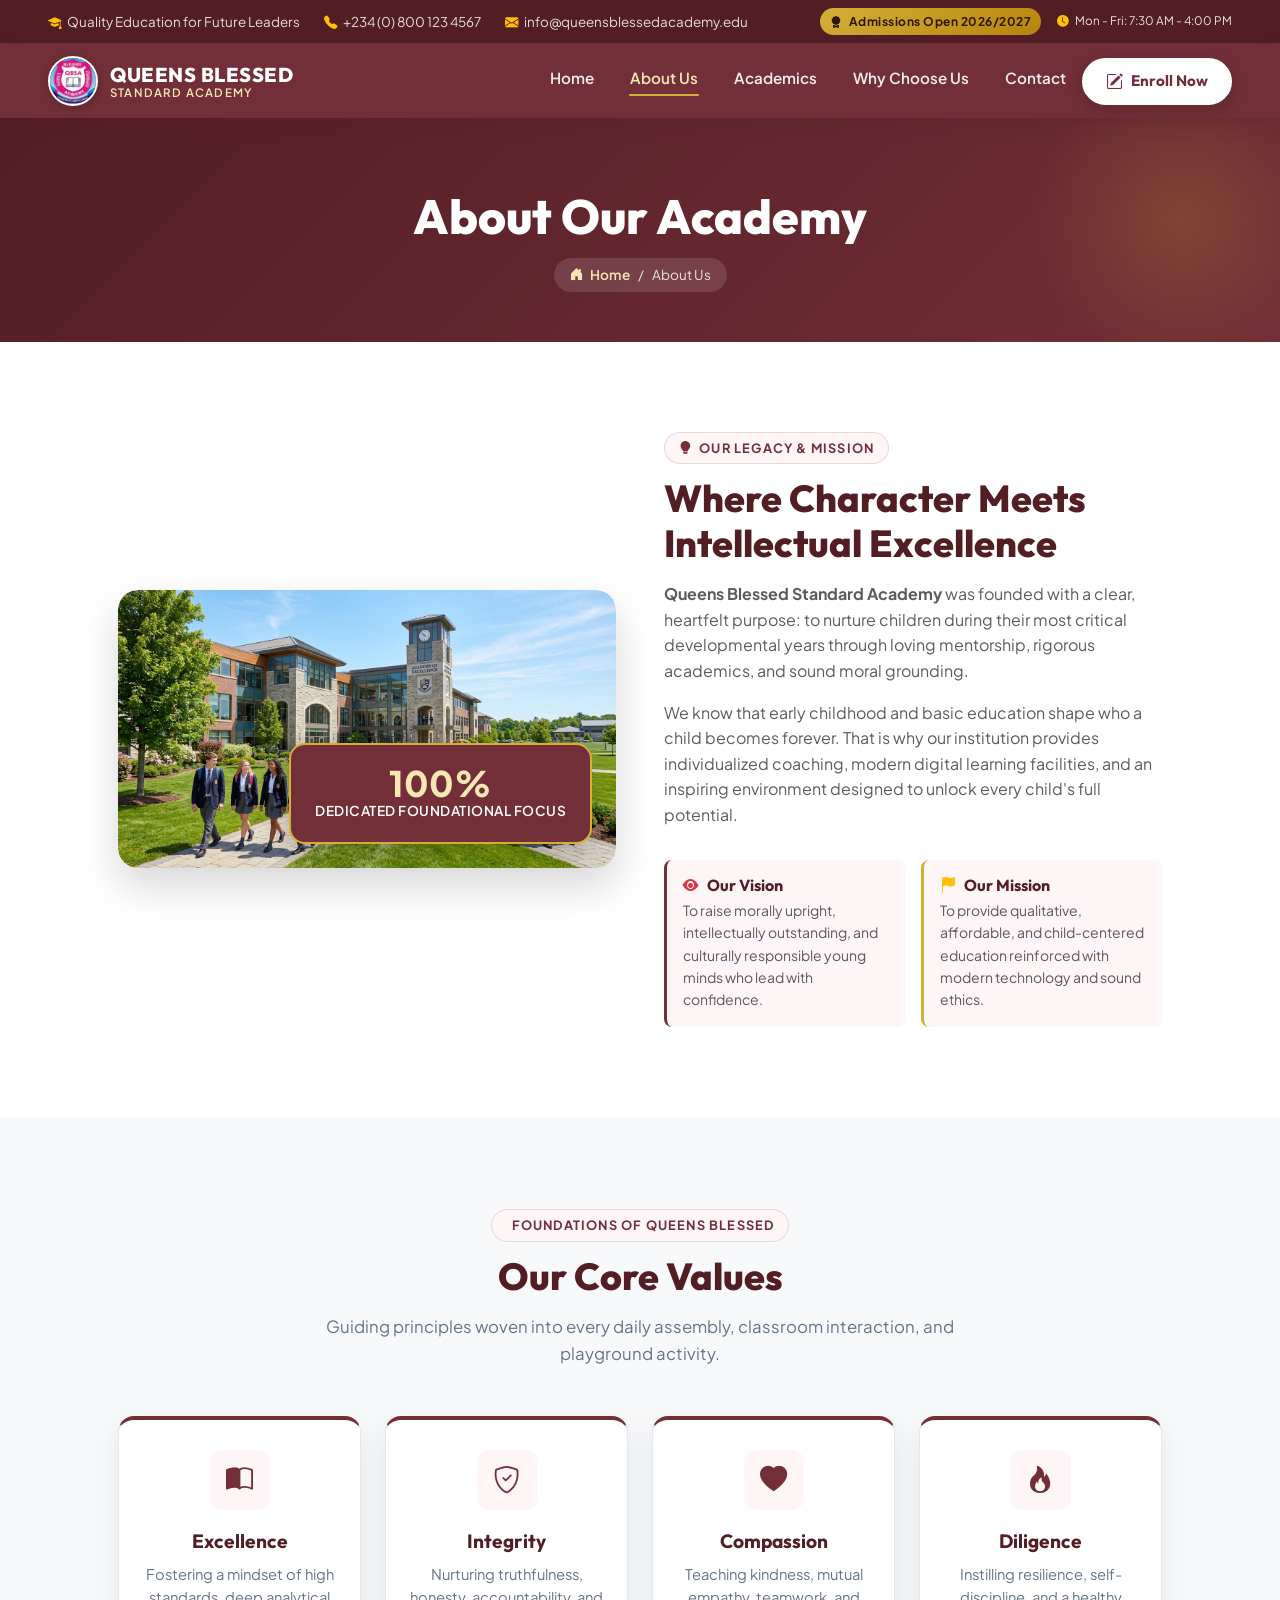
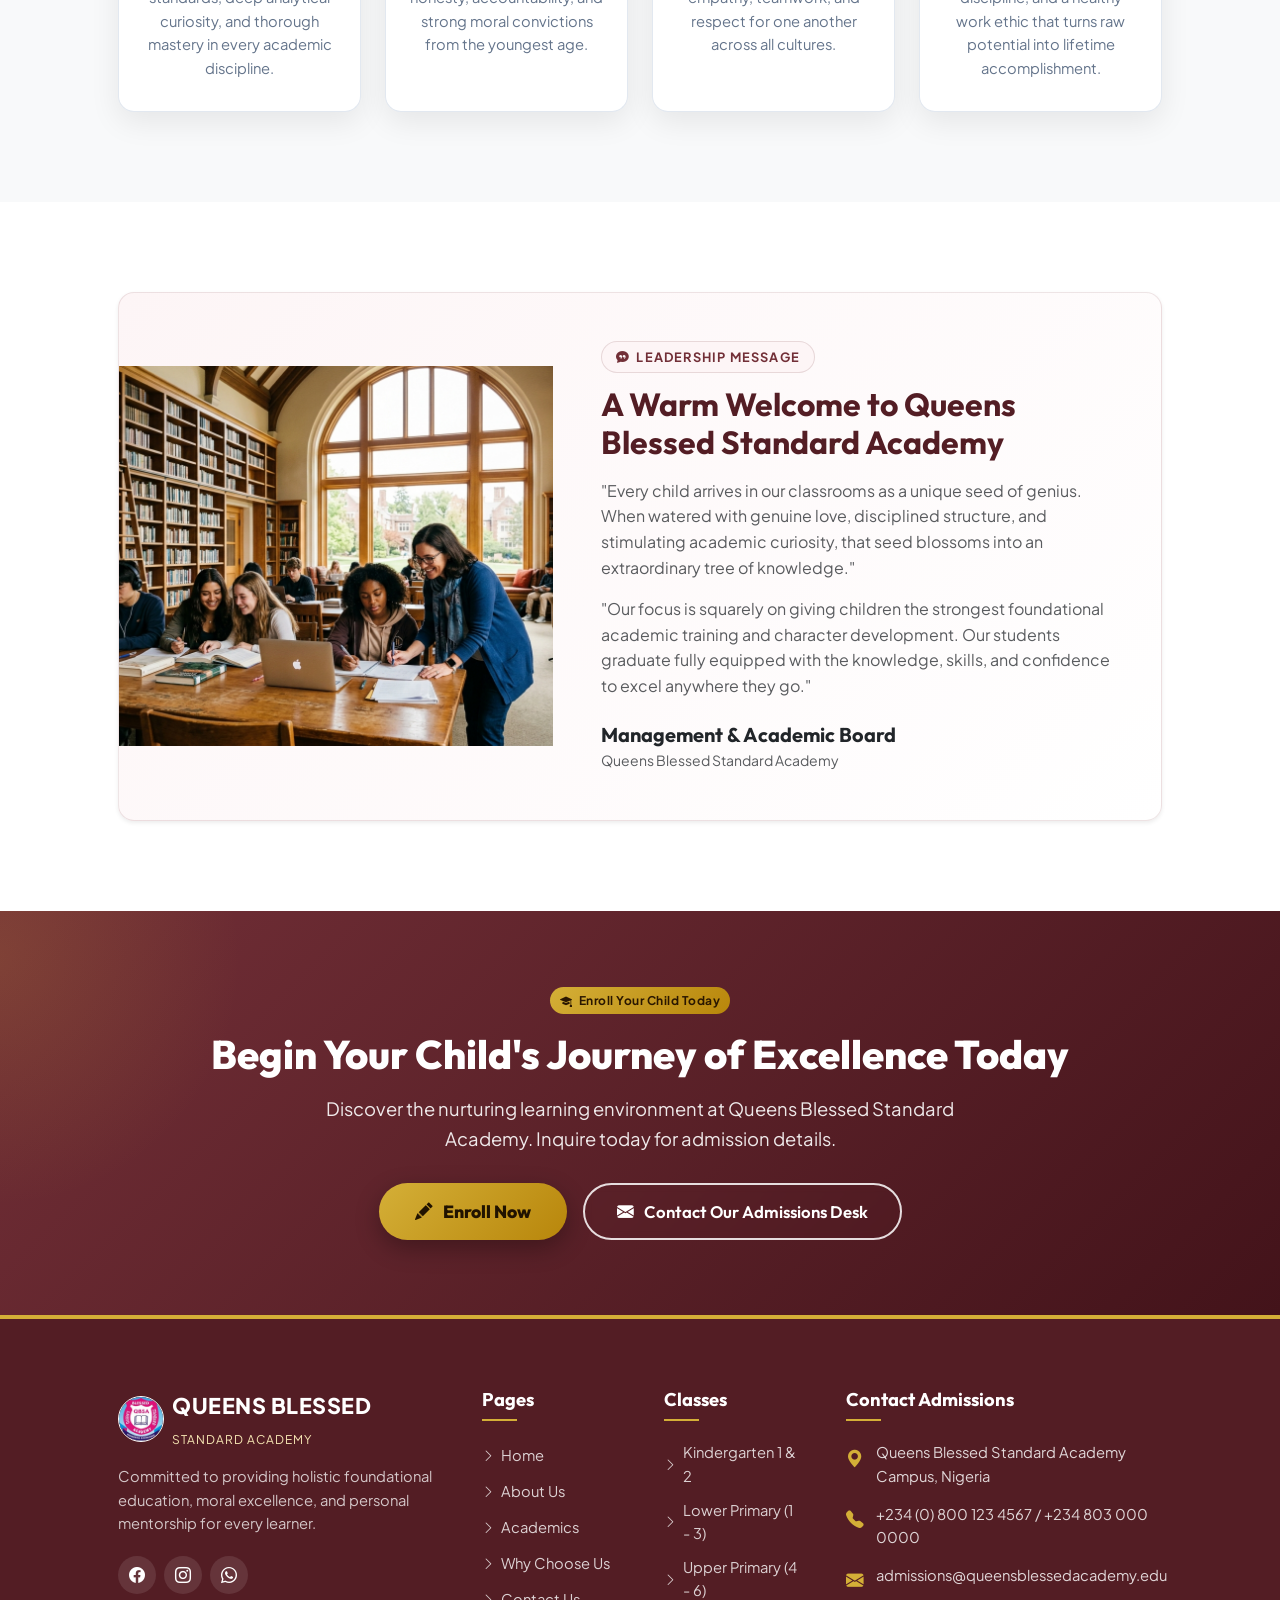
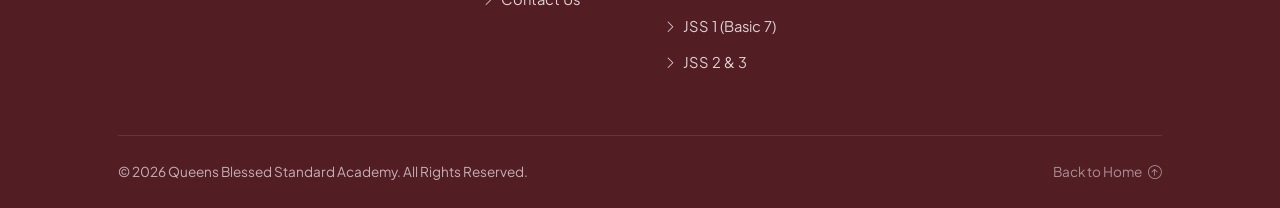
==== commit fdc88b50: "feat: add custom stylesheet and update layout across core pages" ====
--- a/aboutus.html
+++ b/aboutus.html
@@ -61,9 +61,9 @@
             </a>
 
             <!-- Mobile Action Cluster -->
-            <div class="d-flex align-items-center gap-2 d-lg-none">
-                <button class="btn btn-enroll-nav btn-sm py-2 px-3" data-bs-toggle="modal"
-                    data-bs-target="#enrollmentModal">
+            <div class="navbar-mobile-actions d-lg-none">
+                <button class="btn btn-enroll-nav btn-enroll-mobile" data-bs-toggle="modal"
+                    data-bs-target="#enrollmentModal" aria-label="Quick Enroll">
                     <i class="bi bi-pencil-square"></i>
                     <span>Enroll</span>
                 </button>
--- a/assets/css/style.css
+++ b/assets/css/style.css
@@ -23,12 +23,21 @@
     padding: 0;
 }
 
+html {
+    overflow-x: hidden;
+    width: 100%;
+    max-width: 100vw;
+}
+
 body {
     font-family: 'Plus Jakarta Sans', sans-serif;
     background-color: var(--pure-white);
     color: var(--text-dark);
     line-height: 1.6;
     overflow-x: hidden;
+    width: 100%;
+    max-width: 100vw;
+    position: relative;
 }
 
 h1,
@@ -82,6 +91,16 @@
     transition: var(--transition-smooth);
     padding: 12px 0;
     z-index: 1030;
+    width: 100%;
+    overflow-x: clip;
+}
+
+.main-navbar .container-fluid {
+    display: flex;
+    align-items: center;
+    justify-content: space-between;
+    flex-wrap: nowrap !important;
+    width: 100%;
 }
 
 .main-navbar.scrolled {
@@ -99,6 +118,28 @@
     padding: 0;
     margin: 0;
     text-decoration: none;
+    min-width: 0;
+    flex-shrink: 1;
+}
+
+.navbar-mobile-actions {
+    display: flex;
+    align-items: center;
+    justify-content: flex-end;
+    margin-left: auto;
+    gap: 8px;
+    flex-shrink: 0;
+}
+
+.btn-enroll-mobile {
+    padding: 6px 14px !important;
+    font-size: 0.82rem !important;
+    gap: 6px !important;
+    border-radius: 20px;
+}
+
+.btn-enroll-mobile i {
+    font-size: 0.88rem !important;
 }
 
 .brand-logo-img {
@@ -119,6 +160,7 @@
     display: flex;
     flex-direction: column;
     line-height: 1.15;
+    min-width: 0;
 }
 
 .brand-name {
@@ -128,6 +170,7 @@
     color: var(--pure-white);
     letter-spacing: 0.5px;
     text-transform: uppercase;
+    white-space: nowrap;
 }
 
 .brand-tagline {
@@ -136,6 +179,7 @@
     text-transform: uppercase;
     letter-spacing: 1.2px;
     font-weight: 600;
+    white-space: nowrap;
 }
 
 /* Nav Links */
@@ -250,7 +294,19 @@
         border-left: 3px solid var(--accent-gold);
         box-shadow: -8px 0 30px rgba(0, 0, 0, 0.45);
         z-index: 1045;
-        transition: transform 0.35s cubic-bezier(0.16, 1, 0.3, 1);
+        transition: transform 0.35s cubic-bezier(0.16, 1, 0.3, 1), visibility 0.35s ease;
+    }
+
+    .offcanvas-lg.offcanvas-end:not(.show) {
+        transform: translateX(100%) !important;
+        visibility: hidden !important;
+        pointer-events: none !important;
+    }
+
+    .offcanvas-lg.offcanvas-end.show {
+        transform: none !important;
+        visibility: visible !important;
+        pointer-events: auto !important;
     }
 
     .offcanvas-header {
@@ -1160,18 +1216,77 @@
     color: var(--pure-white);
 }
 
-/* Responsive Breakpoints */
+/* -----------------------------------------------------------
+   RESPONSIVE DESIGN BREAKPOINTS
+----------------------------------------------------------- */
+
+/* TABLETS & SMALL LAPTOPS (<= 991.98px) */
 @media (max-width: 991.98px) {
+    .main-navbar {
+        padding: 8px 0;
+    }
+
+    .main-navbar .container-fluid {
+        display: flex !important;
+        align-items: center !important;
+        justify-content: space-between !important;
+        flex-wrap: nowrap !important;
+    }
+
+    .navbar-brand {
+        display: flex;
+        align-items: center;
+        gap: 10px;
+        min-width: 0;
+        flex-shrink: 1;
+    }
+
+    .navbar-mobile-actions {
+        display: flex !important;
+        align-items: center !important;
+        justify-content: flex-end !important;
+        margin-left: auto !important;
+        flex-shrink: 0 !important;
+        gap: 8px;
+    }
+
+    .carousel-control-prev,
+    .carousel-control-next {
+        display: none !important;
+    }
+
+    .brand-logo-img {
+        width: 44px;
+        height: 44px;
+        flex-shrink: 0;
+    }
+
+    .brand-name {
+        font-size: 1.1rem;
+    }
+
+    .brand-tagline {
+        font-size: 0.66rem;
+    }
+
+    /* Hero Section */
     .carousel-item {
-        height: 560px;
+        height: 580px;
+    }
+
+    .carousel-caption-container {
+        padding: 30px 24px 50px;
     }
 
     .hero-title {
-        font-size: 2.3rem;
+        font-size: 2.15rem;
+        margin-bottom: 16px;
     }
 
     .hero-subtitle {
-        font-size: 1.05rem;
+        font-size: 1rem;
+        margin-bottom: 26px;
+        max-width: 600px;
     }
 
     .page-title {
@@ -1183,21 +1298,484 @@
     }
 }
 
-@media (max-width: 575.98px) {
+/* PHABLETS & LARGE MOBILE (<= 767.98px) */
+@media (max-width: 767.98px) {
     .hero-title {
         font-size: 1.85rem;
     }
 
+    .hero-subtitle {
+        font-size: 0.94rem;
+        max-width: 500px;
+        margin-bottom: 22px;
+    }
+
+    .hero-btn-group {
+        gap: 12px;
+    }
+
+    .btn-hero-primary,
+    .btn-hero-secondary {
+        padding: 12px 24px;
+        font-size: 0.96rem;
+    }
+
+    .stat-item {
+        padding: 12px;
+    }
+
+    .stat-number {
+        font-size: 2.4rem;
+    }
+}
+
+/* SMARTPHONES & MOBILE SCREENS (<= 575.98px) */
+@media (max-width: 575.98px) {
+    /* Navbar Single-Row Lock */
+    .main-navbar {
+        padding: 6px 0;
+    }
+
+    .main-navbar .container-fluid {
+        padding-left: 12px;
+        padding-right: 12px;
+        display: flex !important;
+        align-items: center !important;
+        justify-content: space-between !important;
+        flex-wrap: nowrap !important;
+    }
+
+    .navbar-brand {
+        display: flex;
+        align-items: center;
+        gap: 8px;
+        margin-right: 6px;
+        min-width: 0;
+        flex-shrink: 1;
+    }
+
+    .brand-logo-img {
+        width: 38px;
+        height: 38px;
+        border-width: 1.5px;
+        flex-shrink: 0;
+    }
+
+    .brand-text-wrap {
+        min-width: 0;
+        flex-shrink: 1;
+    }
+
     .brand-name {
-        font-size: 1.05rem;
-    }
-
-    .page-title {
-        font-size: 1.8rem;
+        font-size: 0.94rem;
+        letter-spacing: 0.3px;
+        white-space: nowrap;
+    }
+
+    .brand-tagline {
+        font-size: 0.58rem;
+        letter-spacing: 0.6px;
+        white-space: nowrap;
+    }
+
+    .navbar-mobile-actions {
+        display: flex !important;
+        align-items: center !important;
+        justify-content: flex-end !important;
+        margin-left: auto !important;
+        flex-shrink: 0 !important;
+        gap: 6px;
+    }
+
+    .btn-enroll-mobile {
+        padding: 5px 10px !important;
+        font-size: 0.78rem !important;
+        gap: 5px !important;
+        white-space: nowrap;
+    }
+
+    .btn-enroll-mobile i {
+        font-size: 0.85rem !important;
+    }
+
+    .navbar-toggler {
+        padding: 5px 8px;
+        border-radius: 6px;
+        flex-shrink: 0;
+    }
+
+    .navbar-toggler-icon {
+        width: 20px;
+        height: 20px;
+    }
+
+    /* Hero Section on Mobile */
+    .carousel-item {
+        height: clamp(520px, calc(100vh - 54px), 660px);
+        height: clamp(520px, calc(100svh - 54px), 660px);
+        min-height: 500px;
+    }
+
+    .carousel-caption-container {
+        padding: 20px 16px 44px;
+    }
+
+    .hero-caption-card {
+        max-width: 100%;
+    }
+
+    .hero-tag {
+        font-size: 0.72rem;
+        letter-spacing: 0.8px;
+        padding: 4px 12px;
+        margin-bottom: 12px;
+    }
+
+    .hero-title {
+        font-size: 1.55rem;
+        line-height: 1.22;
+        margin-bottom: 12px;
+    }
+
+    .hero-subtitle {
+        font-size: 0.88rem;
+        line-height: 1.48;
+        margin-bottom: 20px;
+        max-width: 95%;
+    }
+
+    .hero-btn-group {
+        flex-direction: column;
+        width: 100%;
+        max-width: 290px;
+        margin: 0 auto;
+        gap: 10px;
+    }
+
+    .btn-hero-primary,
+    .btn-hero-secondary {
+        width: 100%;
+        justify-content: center;
+        padding: 10px 18px;
+        font-size: 0.9rem;
+        gap: 8px;
+    }
+
+    .carousel-indicators {
+        bottom: 12px;
+        gap: 6px;
+    }
+
+    .carousel-indicators [data-bs-target] {
+        width: 8px;
+        height: 8px;
+        border-width: 1.5px;
+    }
+
+    .carousel-indicators .active {
+        width: 22px;
+        height: 8px;
     }
 
     .carousel-control-prev,
     .carousel-control-next {
-        display: none;
-    }
+        display: none !important;
+    }
+
+    /* Feature Pillars Overlap */
+    .feature-bar-section {
+        margin-top: 20px;
+        padding-bottom: 20px;
+    }
+
+    .feature-card {
+        padding: 20px 16px;
+        border-radius: 14px;
+    }
+
+    .feature-icon-wrapper {
+        width: 48px;
+        height: 48px;
+        font-size: 1.35rem;
+        margin-bottom: 14px;
+        border-radius: 10px;
+    }
+
+    .feature-title {
+        font-size: 1.1rem;
+        margin-bottom: 6px;
+    }
+
+    .feature-desc {
+        font-size: 0.88rem;
+        line-height: 1.5;
+    }
+
+    /* Section Headings & Spacing */
+    .about-section,
+    .academics-section,
+    .values-section {
+        padding: 45px 0;
+    }
+
+    .section-title {
+        font-size: 1.65rem;
+        line-height: 1.25;
+        margin-bottom: 10px;
+    }
+
+    .section-subtitle {
+        font-size: 0.9rem;
+        line-height: 1.5;
+    }
+
+    .section-badge {
+        font-size: 0.72rem;
+        padding: 4px 12px;
+        letter-spacing: 0.8px;
+        margin-bottom: 10px;
+    }
+
+    /* About Section Elements */
+    .about-badge-card {
+        bottom: 10px;
+        right: 10px;
+        padding: 10px 14px;
+        border-radius: 12px;
+    }
+
+    .about-badge-card .num {
+        font-size: 1.5rem;
+    }
+
+    .about-badge-card .label {
+        font-size: 0.7rem;
+    }
+
+    .about-check-list {
+        margin: 18px 0;
+    }
+
+    .about-check-list li {
+        font-size: 0.88rem;
+        gap: 10px;
+        margin-bottom: 10px;
+    }
+
+    /* Academic Program Cards */
+    .program-card-header {
+        padding: 16px 18px;
+    }
+
+    .program-card-title {
+        font-size: 1.2rem;
+    }
+
+    .program-card-body {
+        padding: 18px;
+    }
+
+    .program-desc {
+        font-size: 0.88rem;
+        margin-bottom: 16px;
+    }
+
+    .program-features {
+        margin-bottom: 18px;
+    }
+
+    .program-features li {
+        font-size: 0.84rem;
+        margin-bottom: 6px;
+    }
+
+    /* Values Section */
+    .value-box {
+        padding: 18px 16px;
+        border-radius: 10px;
+    }
+
+    .value-box-title {
+        font-size: 1.05rem;
+        margin-bottom: 6px;
+    }
+
+    .value-box-text {
+        font-size: 0.86rem;
+        line-height: 1.5;
+    }
+
+    /* Statistics Bar */
+    .stats-bar-section {
+        padding: 35px 0;
+    }
+
+    .stat-number {
+        font-size: 2.1rem;
+        margin-bottom: 4px;
+    }
+
+    .stat-label {
+        font-size: 0.82rem;
+    }
+
+    /* Call To Action Banner */
+    .cta-banner-section {
+        padding: 45px 0;
+    }
+
+    .cta-title {
+        font-size: 1.65rem;
+        line-height: 1.25;
+        margin-bottom: 12px;
+    }
+
+    .cta-desc {
+        font-size: 0.9rem;
+        line-height: 1.5;
+        margin-bottom: 22px;
+    }
+
+    .btn-cta-gold {
+        width: 100%;
+        max-width: 280px;
+        justify-content: center;
+        padding: 12px 24px;
+        font-size: 0.98rem;
+    }
+
+    /* Inner Page Header */
+    .page-header-banner {
+        padding: 38px 0 28px;
+    }
+
+    .page-title {
+        font-size: 1.7rem;
+        margin-bottom: 8px;
+    }
+
+    .breadcrumb-custom {
+        font-size: 0.78rem;
+        padding: 5px 12px;
+    }
+
+    /* Footer */
+    .main-footer {
+        padding: 45px 0 20px;
+    }
+
+    .footer-brand-title {
+        font-size: 1.2rem;
+    }
+
+    .footer-about {
+        font-size: 0.88rem;
+    }
+
+    .footer-heading {
+        font-size: 1.05rem;
+        margin-bottom: 14px;
+    }
+
+    .footer-links a,
+    .footer-contact-item {
+        font-size: 0.88rem;
+    }
+
+    .footer-bottom {
+        margin-top: 35px;
+        padding-top: 20px;
+    }
+
+    /* Enrollment Modal */
+    .modal-dialog {
+        margin: 12px;
+    }
+
+    .modal-body {
+        padding: 20px 16px;
+    }
+
+    .modal-header-wine {
+        padding: 16px 20px;
+    }
+}
+
+/* COMPACT & EXTRA NARROW MOBILE (<= 380px) */
+@media (max-width: 380px) {
+    .main-navbar .container-fluid {
+        padding-left: 8px;
+        padding-right: 8px;
+    }
+
+    .navbar-brand {
+        gap: 6px;
+        margin-right: 4px;
+        min-width: 0;
+        flex-shrink: 1;
+    }
+
+    .brand-logo-img {
+        width: 32px;
+        height: 32px;
+        flex-shrink: 0;
+    }
+
+    .brand-name {
+        font-size: 0.8rem;
+    }
+
+    .brand-tagline {
+        font-size: 0.5rem;
+        letter-spacing: 0.3px;
+    }
+
+    .navbar-mobile-actions {
+        display: flex !important;
+        align-items: center !important;
+        justify-content: flex-end !important;
+        margin-left: auto !important;
+        gap: 4px;
+        flex-shrink: 0 !important;
+    }
+
+    .btn-enroll-mobile {
+        padding: 4px 7px !important;
+        font-size: 0.72rem !important;
+    }
+
+    .navbar-toggler {
+        padding: 4px 6px;
+        flex-shrink: 0;
+    }
+
+    .hero-title {
+        font-size: 1.35rem;
+    }
+
+    .hero-subtitle {
+        font-size: 0.82rem;
+        margin-bottom: 16px;
+    }
+
+    .btn-hero-primary,
+    .btn-hero-secondary {
+        padding: 9px 14px;
+        font-size: 0.84rem;
+    }
+}
+
+/* Global Overflow-X Safeguards across all sections */
+.hero-carousel-section,
+.feature-bar-section,
+.about-section,
+.academics-section,
+.values-section,
+.stats-bar-section,
+.cta-banner-section,
+.main-footer,
+.page-header-banner {
+    width: 100%;
+    max-width: 100vw;
+    overflow-x: clip;
 }
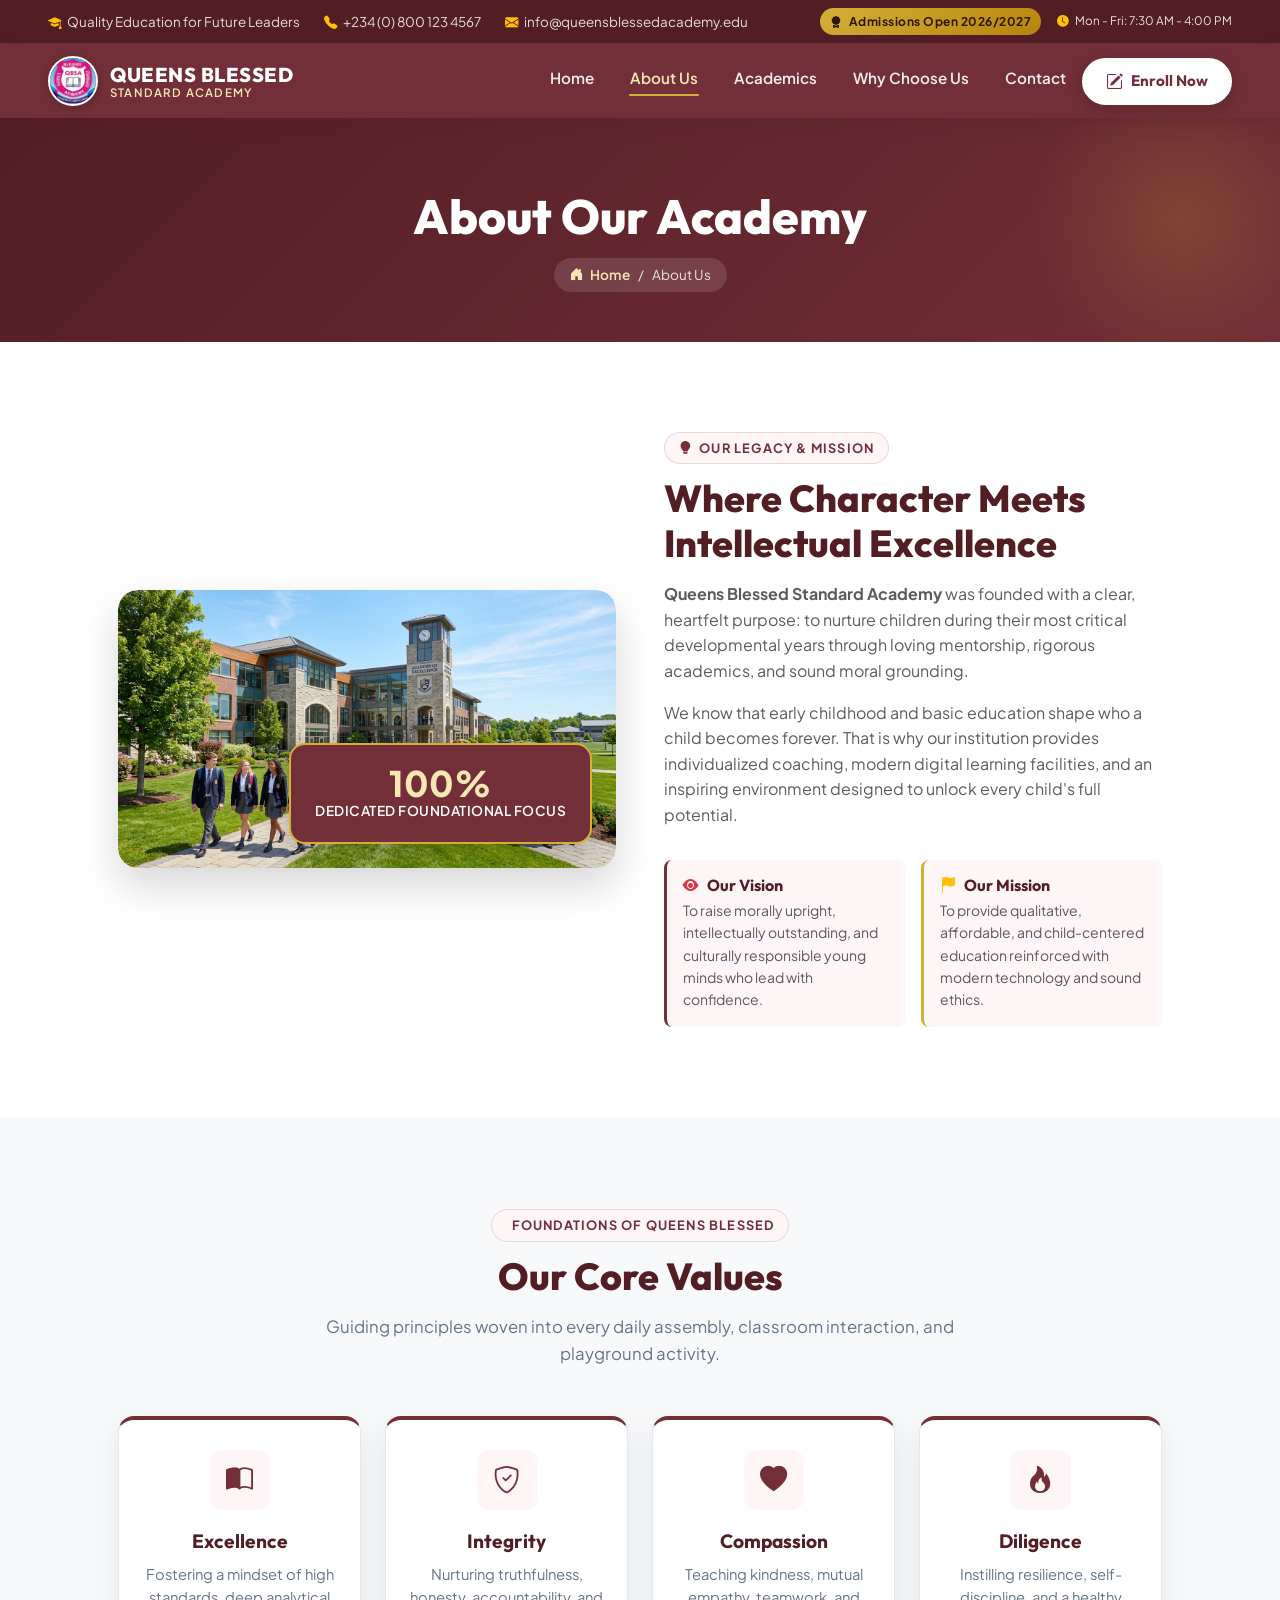
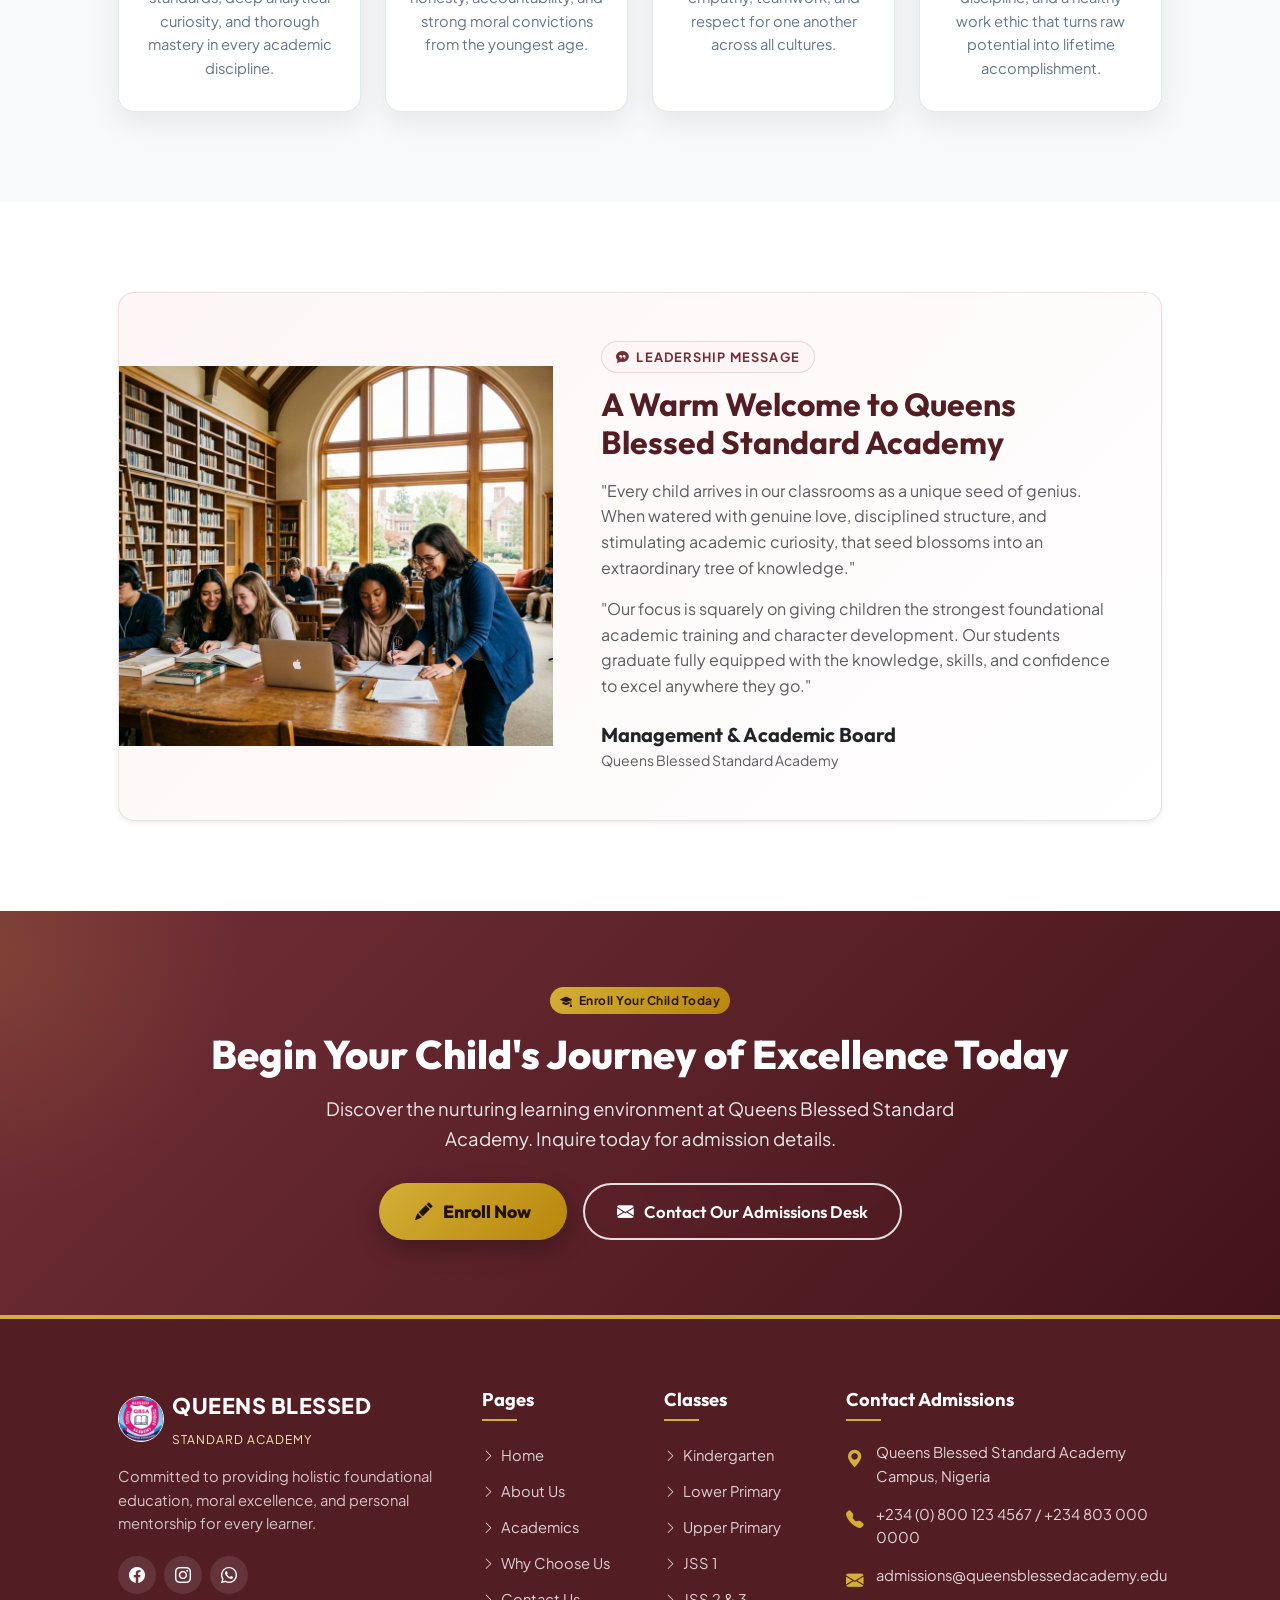
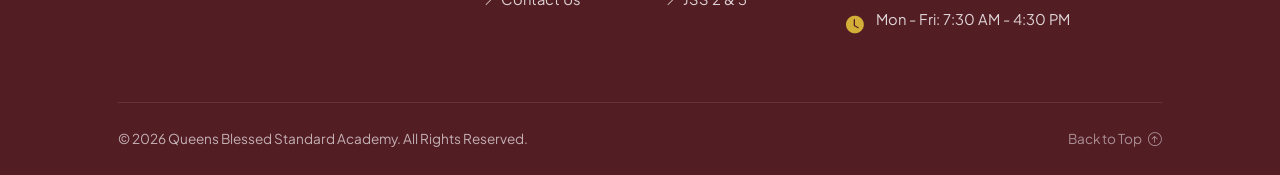
==== commit 6a62bdda: "refactor: update class naming conventions and footer details across site pages" ====
--- a/aboutus.html
+++ b/aboutus.html
@@ -362,21 +362,23 @@
                     </ul>
                 </div>
 
+                <!-- Classes -->
                 <div class="col-6 col-lg-2">
                     <h5 class="footer-heading">Classes</h5>
                     <ul class="footer-links">
                         <li><a href="academics.html#kindergarten"><i class="bi bi-chevron-right small"></i> Kindergarten
-                                1 & 2</a></li>
-                        <li><a href="academics.html#primary"><i class="bi bi-chevron-right small"></i> Lower Primary (1
-                                - 3)</a></li>
-                        <li><a href="academics.html#primary"><i class="bi bi-chevron-right small"></i> Upper Primary (4
-                                - 6)</a></li>
-                        <li><a href="academics.html#jss"><i class="bi bi-chevron-right small"></i> JSS 1 (Basic 7)</a>
+                            </a></li>
+                        <li><a href="academics.html#primary"><i class="bi bi-chevron-right small"></i> Lower Primary</a>
+                        </li>
+                        <li><a href="academics.html#primary"><i class="bi bi-chevron-right small"></i> Upper Primary
+                            </a></li>
+                        <li><a href="academics.html#jss"><i class="bi bi-chevron-right small"></i> JSS 1</a>
                         </li>
                         <li><a href="academics.html#jss"><i class="bi bi-chevron-right small"></i> JSS 2 & 3</a></li>
                     </ul>
                 </div>
 
+                <!-- Contact Info -->
                 <div class="col-lg-4">
                     <h5 class="footer-heading">Contact Admissions</h5>
                     <div class="footer-contact-item">
@@ -391,15 +393,20 @@
                         <i class="bi bi-envelope-fill"></i>
                         <span>admissions@queensblessedacademy.edu</span>
                     </div>
-                </div>
-            </div>
-
+                    <div class="footer-contact-item">
+                        <i class="bi bi-clock-fill"></i>
+                        <span>Mon - Fri: 7:30 AM - 4:30 PM</span>
+                    </div>
+                </div>
+            </div>
+
+            <!-- Bottom Copyright -->
             <div class="footer-bottom d-flex flex-column flex-md-row justify-content-between align-items-center gap-2">
                 <div>
                     &copy; <span id="currentYear">2026</span> Queens Blessed Standard Academy. All Rights Reserved.
                 </div>
                 <div class="d-flex gap-3">
-                    <a href="index.html" class="text-white-50 text-decoration-none">Back to Home <i
+                    <a href="index.html" class="text-white-50 text-decoration-none">Back to Top <i
                             class="bi bi-arrow-up-circle ms-1"></i></a>
                 </div>
             </div>
